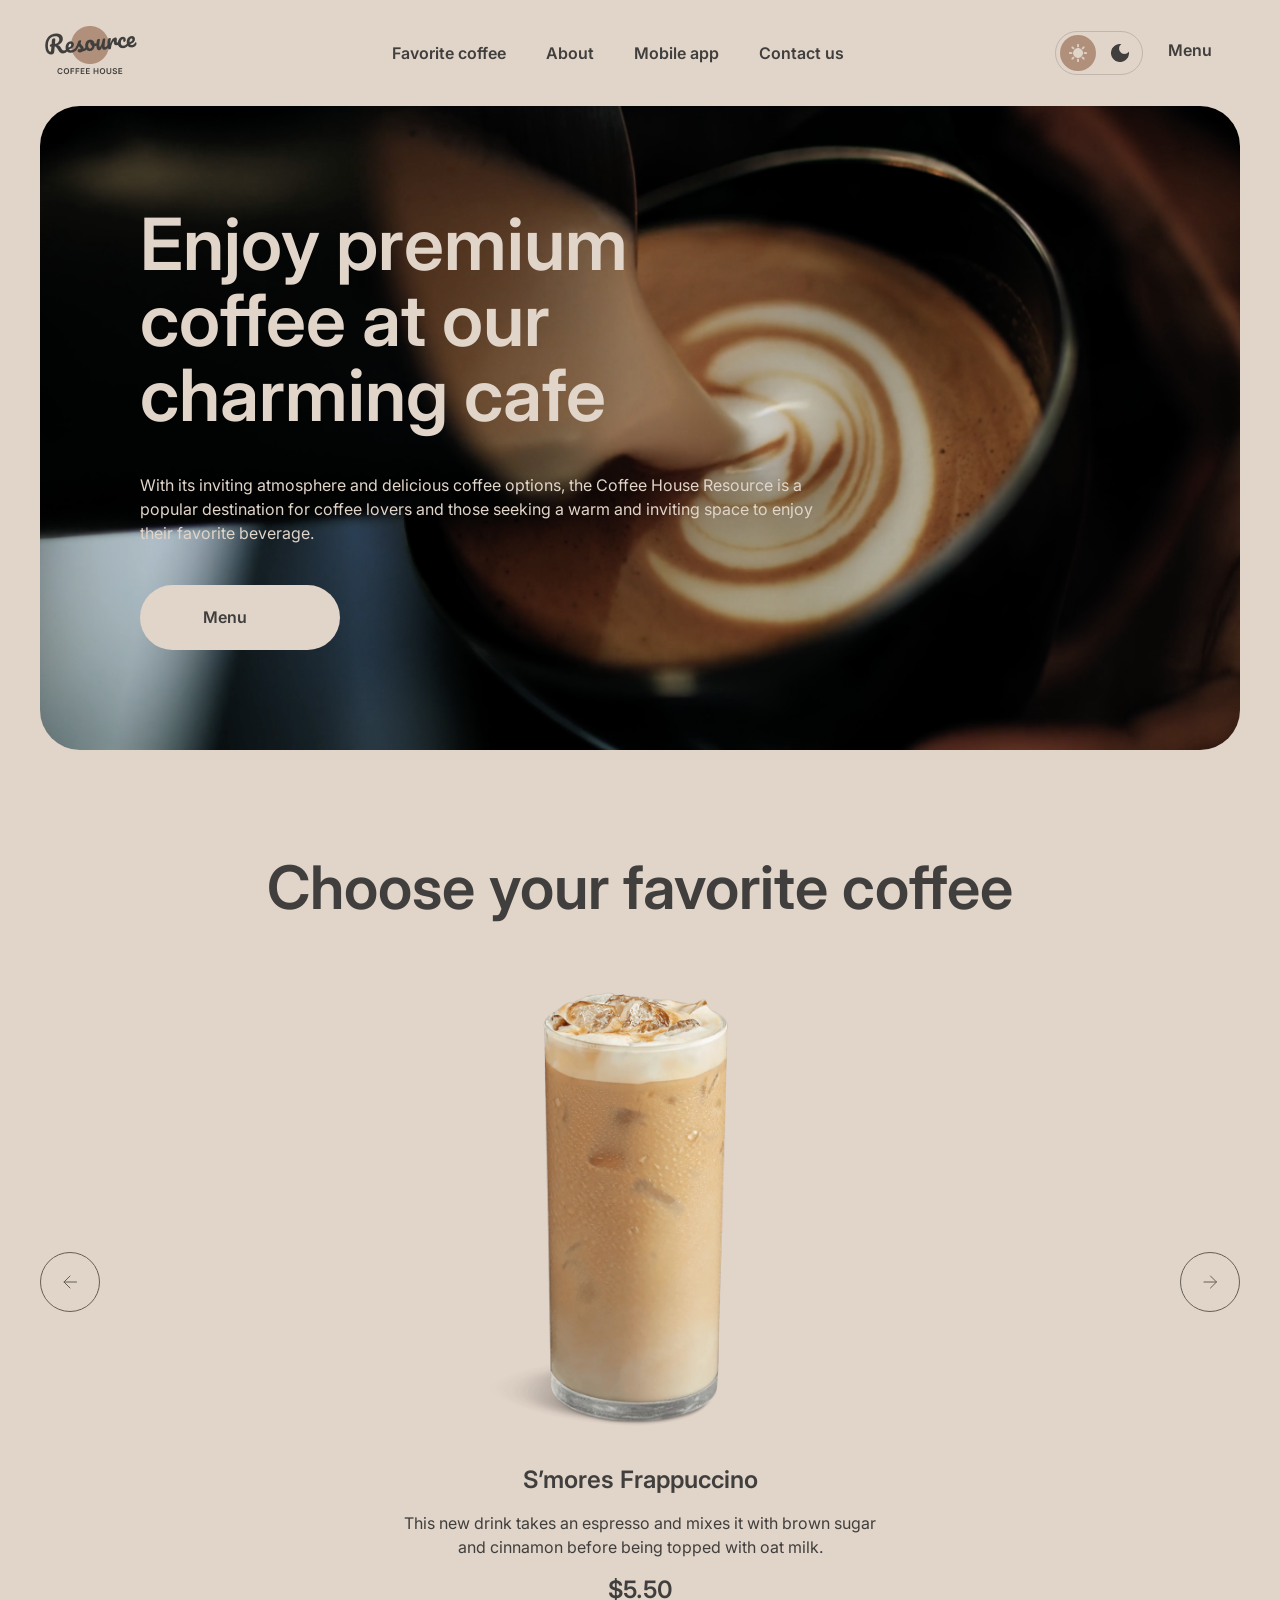
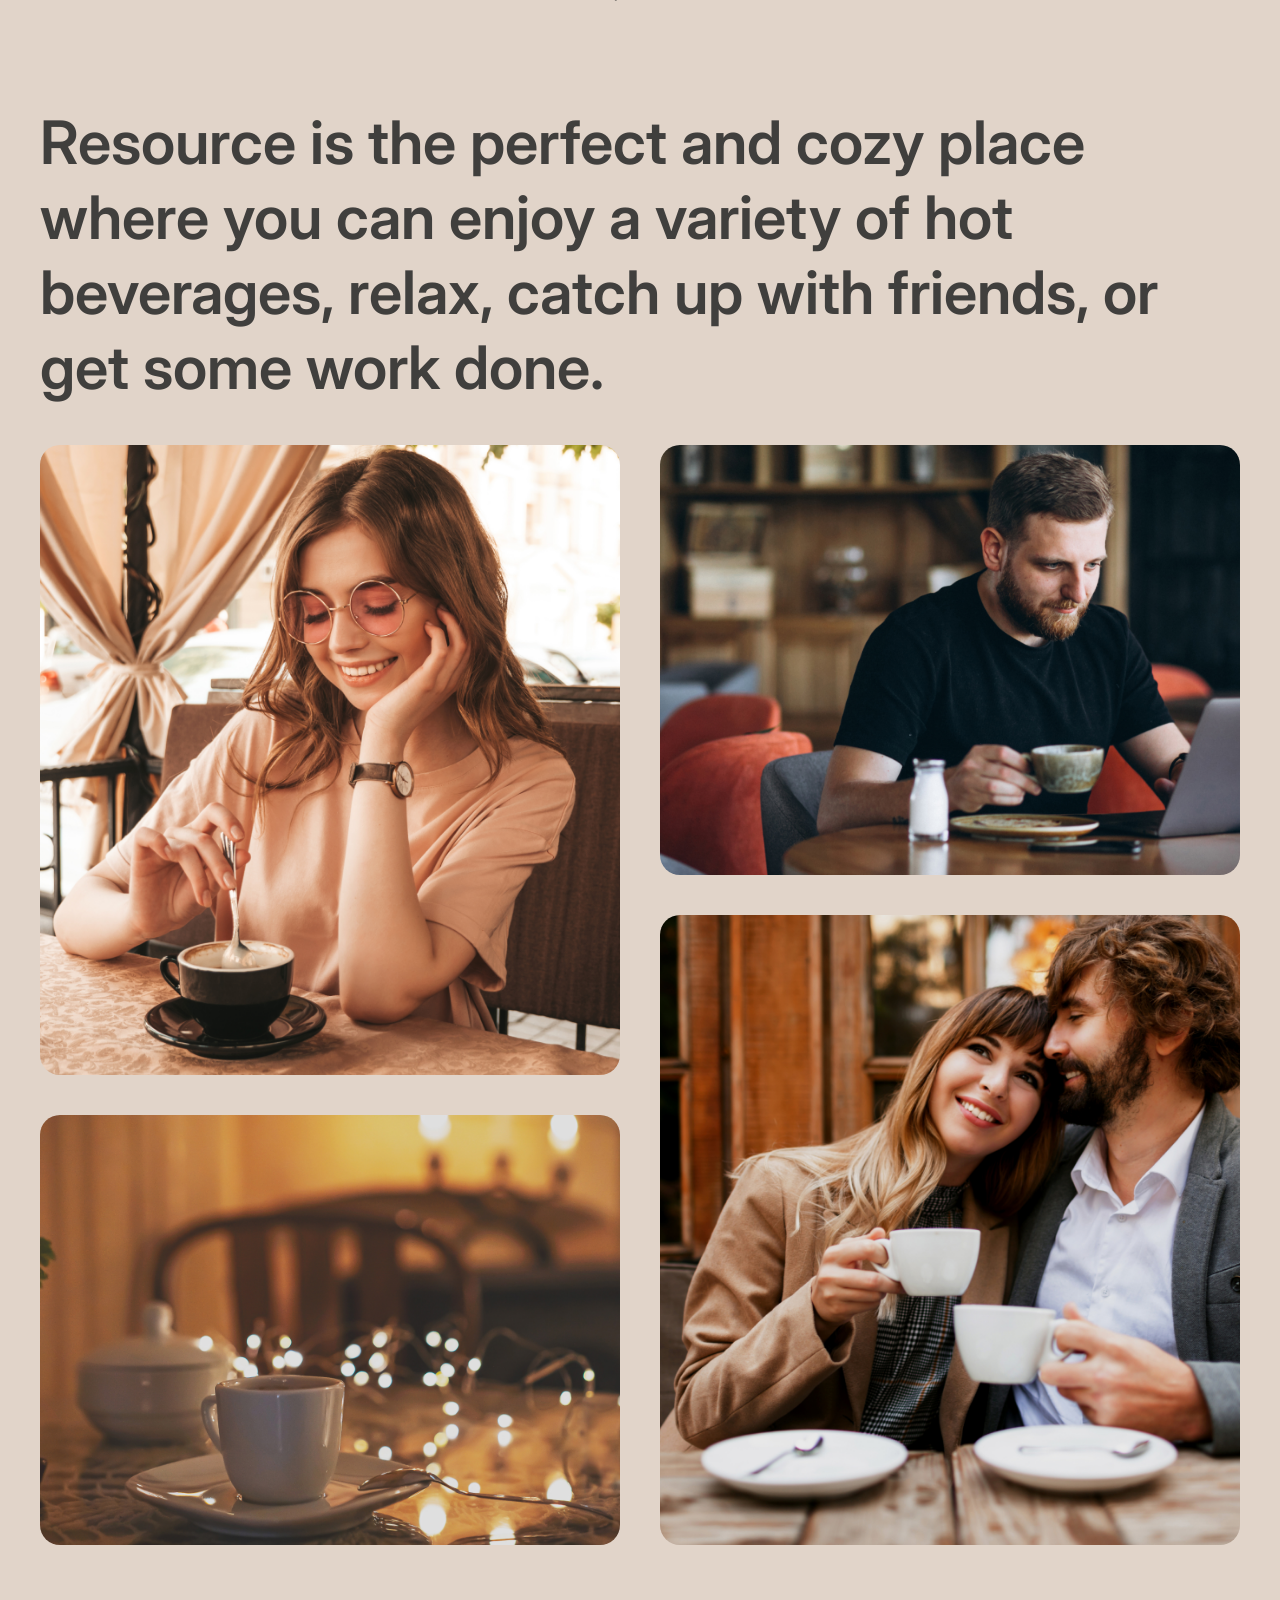
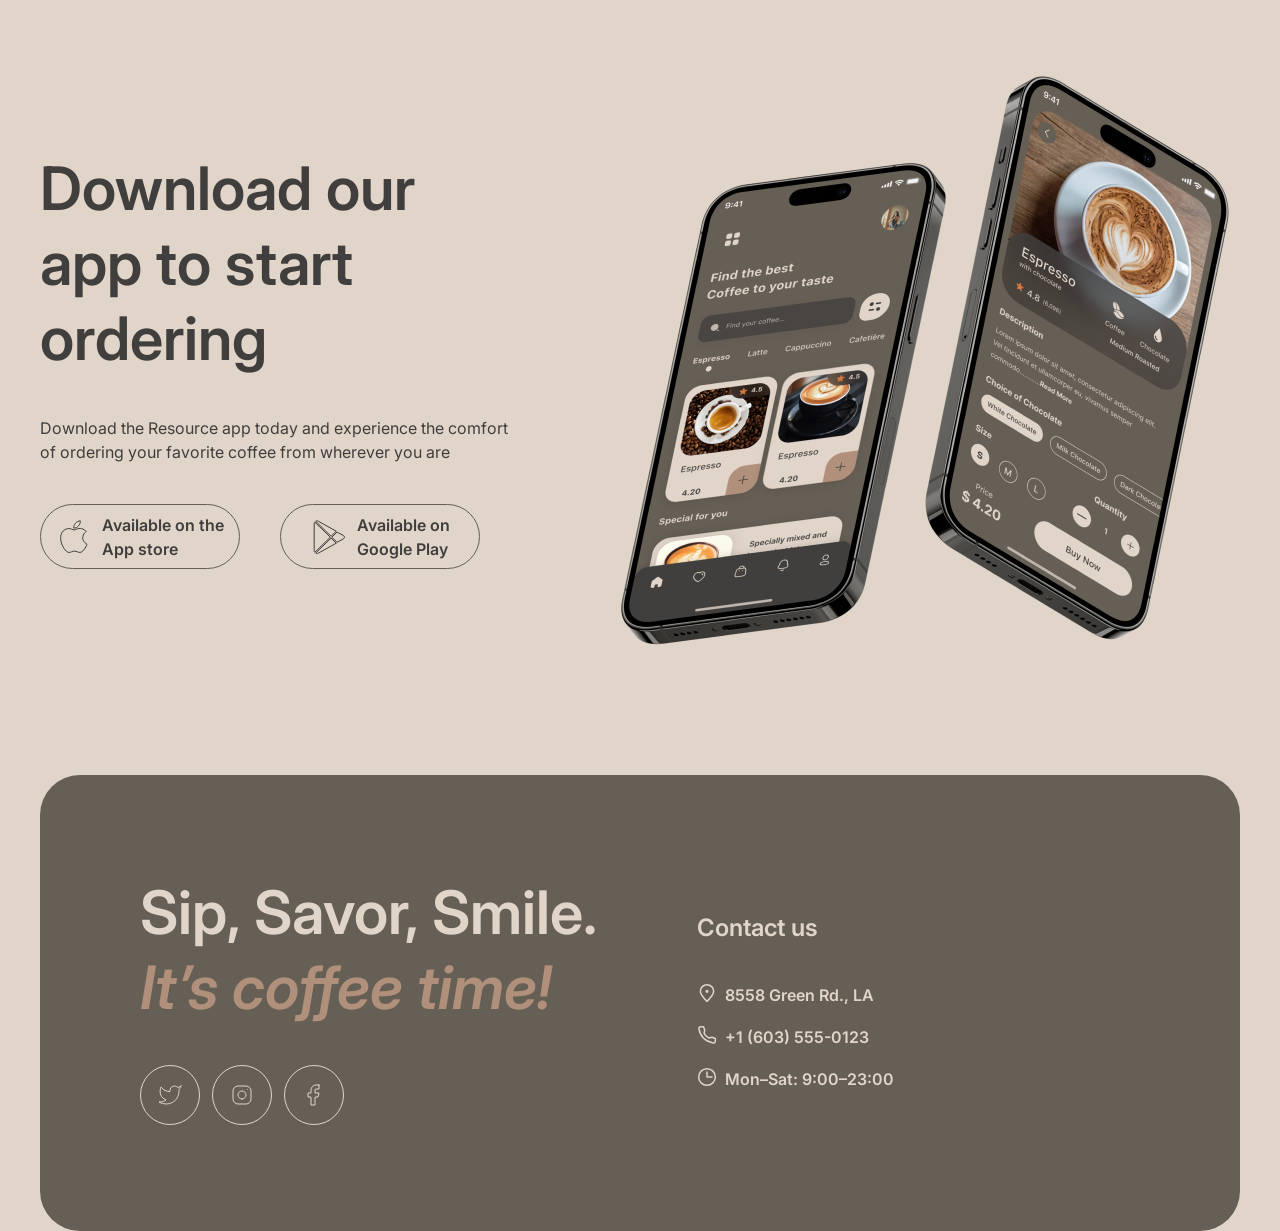
==== pages/home/index.html @ e1221f76 "fix: add missed pagination btn, nav links" ====
<!DOCTYPE html>
<html lang="en">
<head>
  <meta charset="UTF-8">
  <meta name="viewport" content="width=device-width, initial-scale=1.0">
  <link rel="icon" href="../../assets/img/menu/tea_m_i.png" type="image/png">
  <script>
    if (localStorage.getItem('theme') === 'dark') document.documentElement.classList.add('dark', 'dark-init');
  </script>
  <link rel="preconnect" href="https://fonts.googleapis.com">
  <link rel="preconnect" href="https://fonts.gstatic.com" crossorigin>
  <link href="https://fonts.googleapis.com/css2?family=Inter:ital,opsz,wght@0,14..32,100..900;1,14..32,100..900&display=swap" rel="stylesheet">
  <link rel="stylesheet" href="../../styles/global.css">
  <link rel="stylesheet" href="../../styles/home.css">
  <script src="../../scripts/switch.js" defer></script>
  <title>Coffee house</title>
</head>
<body>
  <div class="container">
    <header class="header font-nav-link">
      <div class="header-logo">
        <a href="../../pages/home/index.html">
          <img src="../../assets/img/logo.png" alt="Coffee house logo">
        </a>
      </div>
      <nav class="header-nav">
        <ul class="header-nav-list">
          <li><a href="#carousel">Favorite coffee</a></li>
          <li><a href="#about">About</a></li>
          <li><a href="#mobile-app">Mobile app</a></li>
          <li><a href="#contact">Contact us</a></li>
        </ul>
      </nav>
      <div class="header-buttons">
        <button class="header-switch">
          <img class="header-switch_btn sun" src="../../assets/img/Sun.png" alt="">
          <img class="header-switch_btn moon" src="../../assets/img/Moon.png" alt="">
        </button>
        <a class="header-menu_btn" href="../../pages/menu/menu.html">
          <span class="header-menu_btn_title">Menu</span>
          <img class="header-menu_btn_img" src="../../assets/img/coffee-cup.png" alt="">
        </a>
        <button class="burger-btn" aria-label="Burger menu" aria-expanded="false">
          <div class="burger-btn__lines">
            <span></span>
            <span></span>
          </div>
        </button>
      </div>
    </header>
    <main class="main">
      <section class="hero">
        <img
          src="../../assets/img/img-hero.png"
          alt="A cup of coffee"
          class="hero__bg"
          fetchpriority="high"
          >
        <div class="hero__content">
          <h1 class="hero__title font-heading-1">Enjoy premium coffee at our charming cafe</h1>
          <p class="hero__text">With its inviting atmosphere and delicious coffee options,
            the Coffee House Resource is a popular destination for coffee lovers and those
            seeking a warm and inviting space to enjoy their favorite beverage.</p>
          <a href="../../pages/menu/menu.html" class="hero__btn main-btn font-action-button">
            <span class="header-menu_btn_title">Menu</span>
            <img class="main-btn__img" src="../../assets/img/coffee-cup.png" alt="">
          </a>
        </div>
      </section>
      <section class="carousel" id="carousel">
        <div class="carousel-title">
          <h2 class="font-heading-2">Choose your favorite coffee</h2>
        </div>
        <div class="carousel-body">
          <button class="carousel-btn carousel-btn--prev">
            <svg class="carousel-icon" width="60" height="60" viewBox="0 0 60 60" xmlns="http://www.w3.org/2000/svg">
              <rect class="carousel-icon__bg" x="0.5" y="0.5" width="59" height="59" rx="29.5"/>
              <path class="carousel-icon__logo" d="M36.5 30H24M30 36L24 30L30 24" stroke-linecap="round" stroke-linejoin="round"/>
            </svg>
          </button>
          <div class="carousel-content">
            <div class="carousel-card">
              <img src="../../assets/img/coffee-slider-1.png" alt="S`mores Frappuccino" class="carousel-card__img">
              <h3 class="font-heading-3 carousel-card__title">S’mores Frappuccino</h3>
              <p class="carousel-card__text">This new drink takes an espresso and mixes it with brown sugar
                and cinnamon before being topped with oat milk.</p>
              <h3 class="font-heading-3 carousel-card__price">$5.50</h3>
            </div>
          </div>
          <button class="carousel-btn carousel-btn--next">
            <svg class="carousel-icon" width="60" height="60" viewBox="0 0 60 60" xmlns="http://www.w3.org/2000/svg">
              <rect class="carousel-icon__bg" x="0.5" y="0.5" width="59" height="59" rx="29.5"/>
              <path class="carousel-icon__logo" d="M24 30H36.5M30.5 36L36.5 30L30.5 24" stroke-linecap="round" stroke-linejoin="round"/>
            </svg>
        </button>
        </div>
      </section>
      <section class="about" id="about">
        <h2 class="about-title font-heading-2">Resource is the perfect and cozy place where you can enjoy a variety of hot beverages,
          relax, catch up with friends, or get some work done.</h2>
        <div class="gallery">
          <div class="gallery__item gallery__item--left-top">
            <img src="../../assets/img/about-1.png" alt="Coffee house image" class="gallery__img">
          </div>
          <div class="gallery__item gallery__item--left-bottom">
            <img src="../../assets/img/about-2.png" alt="Coffee house image" class="gallery__img">
          </div>
          <div class="gallery__item gallery__item--right-top">
            <img src="../../assets/img/about-3.png" alt="Coffee house image" class="gallery__img">
          </div>
          <div class="gallery__item gallery__item--right-bottom">
            <img src="../../assets/img/about-4.png" alt="Coffee house image" class="gallery__img">
          </div>
        </div>
      </section>
      <section class="mobile-app" id="mobile-app">
        <div class="mobile-app-offer">
          <h2 class="font-heading-2 mobile-app-title">Download our app <span class="nowrap">to start ordering</span></h2>
          <p class="mobile-app-text">Download the Resource app today and experience the comfort
            of ordering your favorite coffee from wherever you are</p>
          <div class="mobile-app-btns-wrapper">
            <a href="#" class="main-btn font-action-button mobile-app-btn is-invertible">
              <svg width="36" height="36" viewBox="0 0 36 36" xmlns="http://www.w3.org/2000/svg">
                <path class="svg-logo" d="M26.7063 18.6307C26.6694 14.6324 30.0641 12.6872 30.2193 12.5966C28.2967 9.86366 25.3169 9.49026 24.2697 9.46048C21.767 9.20369 19.3393 10.9206 18.0644 10.9206C16.764 10.9206 14.8008 9.48529 12.6848 9.52747C9.96196 9.56841 7.41468 11.1055 6.01762 13.4923C3.13444 18.359 5.28474 25.5108 8.04705 29.4446C9.42884 31.3712 11.0435 33.5223 13.1569 33.4466C15.2245 33.3635 15.9968 32.1614 18.4919 32.1614C20.9641 32.1614 21.6893 33.4466 23.8447 33.3983C26.0637 33.3635 27.4608 31.463 28.7942 29.519C30.3911 27.3108 31.0323 25.1362 31.0578 25.0245C31.0056 25.0071 26.7483 23.4229 26.7063 18.6307Z"/>
                <path class="svg-logo" d="M22.6347 6.87268C23.7468 5.51675 24.5076 3.67205 24.2964 1.80005C22.6869 1.86952 20.674 2.88554 19.5149 4.21169C18.4893 5.38029 17.5732 7.29571 17.8099 9.097C19.6179 9.2285 21.4743 8.20752 22.6347 6.87268Z"/>
              </svg>
              <div class="mobile-app-btn__desc">
                <p class="mobile-app-btn__available">Available on the</p>
                <p class="mobile-app-btn__market">App store</p>
              </div>
            </a>
            <a href="#" class="main-btn font-action-button mobile-app-btn is-invertible">
              <svg width="36" height="36" viewBox="0 0 36 36" xmlns="http://www.w3.org/2000/svg">
                <path class="svg-logo" d="M3.7558 3.20297C3.39335 3.57289 3.18359 4.14884 3.18359 4.89471V31.4994C3.18359 32.2453 3.39335 32.8212 3.7558 33.1911L3.84525 33.2723L19.1359 18.37V18.0181L3.84525 3.11575L3.7558 3.20297Z"/>
                <path class="svg-logo" d="M26.0776 23.34L20.9863 18.37V18.0181L26.0837 13.0482L26.1979 13.1128L32.2345 16.4617C33.9573 17.4121 33.9573 18.976 32.2345 19.9324L26.1979 23.2753L26.0776 23.34V23.34Z"/>
                <path class="svg-logo" d="M25.2733 24.2007L20.0617 19.1195L4.68164 34.1166C5.25384 34.7031 6.18695 34.7737 7.24807 34.1873L25.2733 24.2007"/>
                <path class="svg-logo" d="M25.2733 12.1876L7.24807 2.20103C6.18695 1.62058 5.25384 1.69125 4.68164 2.27772L20.0617 17.2688L25.2733 12.1876Z"/>
              </svg>
              <div class="mobile-app-btn__desc">
                <p class="mobile-app-btn__available">Available on</p>
                <p class="mobile-app-btn__market">Google Play</p>
              </div>
            </a>
          </div>
        </div>
        <img class="mobile-app-img" src="../../assets/img/mobile-screens.png" alt="mobile photo">
      </section>
    </main>
    <footer id="contact">
      <div class="footer-container">
        <div class="footer-social">
          <div class="footer-social-hero">
            <h2 class="font-heading-2 footer-h2">Sip, Savor, Smile.</h2>
            <p class="font-heading-2 font-heading-2-accent footer-h2__inv">It’s coffee time!</p>
          </div>
          <div class="footer-social_icons">
            <a href="javascript:void(0)" class="footer-social_link" aria-label="Twitter">
              <svg width="60" height="60" viewBox="0 0 60 60" xmlns="http://www.w3.org/2000/svg" class="footer-social_icon">
                <rect class="social_icon__bg" x="0.5" y="0.5" width="59" height="59" rx="29.5"/>
                <path class="social_icon__logo" d="M41 21.0101C41 21.0101 38.9821 22.2022 37.86 22.5401C37.2577 21.8476 36.4573 21.3567 35.567 21.134C34.6767 20.9112 33.7395 20.9673 32.8821 21.2945C32.0247 21.6218 31.2884 22.2045 30.773 22.9638C30.2575 23.7231 29.9877 24.6224 30 25.5401V26.5401C28.2426 26.5856 26.5013 26.1959 24.931 25.4055C23.3607 24.6151 22.0103 23.4487 21 22.0101C21 22.0101 17 31.0101 26 35.0101C23.9405 36.408 21.4872 37.109 19 37.0101C28 42.0101 39 37.0101 39 25.5101C38.9991 25.2315 38.9723 24.9537 38.92 24.6801C39.9406 23.6735 41 21.0101 41 21.0101Z" stroke-linecap="round" stroke-linejoin="round"/>
              </svg>
            </a>
            <a href="javascript:void(0)" class="footer-social_link" aria-label="Instagram">
              <svg width="60" height="60" viewBox="0 0 60 60" fill="none" xmlns="http://www.w3.org/2000/svg" class="footer-social_icon">
                <rect class="social_icon__bg" x="0.5" y="0.5" width="59" height="59" rx="29.5" stroke="#C1B6AD"/>
                <path class="social_icon__logo" d="M30 34C32.2091 34 34 32.2091 34 30C34 27.7909 32.2091 26 30 26C27.7909 26 26 27.7909 26 30C26 32.2091 27.7909 34 30 34Z" stroke="#E1D4C9" stroke-linecap="round" stroke-linejoin="round"/>
                <path class="social_icon__logo" d="M21 34V26C21 23.2386 23.2386 21 26 21H34C36.7614 21 39 23.2386 39 26V34C39 36.7614 36.7614 39 34 39H26C23.2386 39 21 36.7614 21 34Z" stroke="#E1D4C9"/>
                <path class="social_icon__logo" d="M35.5 24.51L35.51 24.4989" stroke="#E1D4C9" stroke-linecap="round" stroke-linejoin="round"/>
              </svg>
            </a>
            <a href="javascript:void(0)" class="footer-social_link" aria-label="Facebook">
              <svg width="60" height="60" viewBox="0 0 60 60" fill="none" xmlns="http://www.w3.org/2000/svg" class="footer-social_icon">
                <rect class="social_icon__bg" x="0.5" y="0.5" width="59" height="59" rx="29.5" stroke="#C1B6AD"/>
                <path class="social_icon__logo" d="M35 20H32C30.6739 20 29.4021 20.5268 28.4645 21.4645C27.5268 22.4021 27 23.6739 27 25V28H24V32H27V40H31V32H34L35 28H31V25C31 24.7348 31.1054 24.4804 31.2929 24.2929C31.4804 24.1054 31.7348 24 32 24H35V20Z" stroke="#E1D4C9" stroke-linecap="round" stroke-linejoin="round"/>
              </svg>
            </a>
          </div>
        </div>
        <div class="footer-contacts">
          <h3 class="font-heading-3">Contact us</h3>
          <div class="contacts-wrapper">
            <div class="contacts__adress contacts__item">
              <svg width="20" height="20" viewBox="0 0 20 20" fill="none" xmlns="http://www.w3.org/2000/svg">
                <path d="M16.6663 8.33329C16.6663 12.0152 9.99967 18.3333 9.99967 18.3333C9.99967 18.3333 3.33301 12.0152 3.33301 8.33329C3.33301 4.65139 6.31778 1.66663 9.99967 1.66663C13.6816 1.66663 16.6663 4.65139 16.6663 8.33329Z" stroke="#E1D4C9" stroke-width="1.5"/>
                <path d="M10.0003 9.16667C10.4606 9.16667 10.8337 8.79357 10.8337 8.33333C10.8337 7.8731 10.4606 7.5 10.0003 7.5C9.54009 7.5 9.16699 7.8731 9.16699 8.33333C9.16699 8.79357 9.54009 9.16667 10.0003 9.16667Z" fill="#E1D4C9" stroke="#E1D4C9" stroke-width="1.5" stroke-linecap="round" stroke-linejoin="round"/>
              </svg>
              <span>8558 Green Rd.,  LA</span>
            </div>
            <div class="contacts__phone contacts__item">
              <svg width="20" height="20" viewBox="0 0 20 20" fill="none" xmlns="http://www.w3.org/2000/svg">
                <path d="M15.0984 12.2516L11.6665 12.9166C9.34845 11.7531 7.91654 10.4166 7.08321 8.33329L7.72483 4.89154L6.51197 1.66663L3.72946 1.66663C2.60191 1.66663 1.71466 2.59958 1.90108 3.71161C2.29888 6.08454 3.37231 10.0391 6.24987 12.9166C9.27338 15.9401 13.5661 17.3318 16.1378 17.9288C17.299 18.1983 18.3332 17.2908 18.3332 16.0988L18.3332 13.4843L15.0984 12.2516Z" stroke="#E1D4C9" stroke-width="1.5" stroke-linecap="round" stroke-linejoin="round"/>
              </svg>
              <span>+1 (603) 555-0123</span>
            </div>
            <div class="contacts__schedule contacts__item">
              <svg width="20" height="20" viewBox="0 0 20 20" fill="none" xmlns="http://www.w3.org/2000/svg">
                <g clip-path="url(#clip0_217_1736)">
                <path d="M10 5L10 10L15 10" stroke="#E1D4C9" stroke-width="1.5" stroke-linecap="round" stroke-linejoin="round"/>
                <path d="M10.0003 18.3333C14.6027 18.3333 18.3337 14.6023 18.3337 9.99996C18.3337 5.39759 14.6027 1.66663 10.0003 1.66663C5.39795 1.66663 1.66699 5.39759 1.66699 9.99996C1.66699 14.6023 5.39795 18.3333 10.0003 18.3333Z" stroke="#E1D4C9" stroke-width="1.5" stroke-linecap="round" stroke-linejoin="round"/>
                </g>
                <defs>
                <clipPath id="clip0_217_1736">
                <rect width="20" height="20" fill="white"/>
                </clipPath>
                </defs>
              </svg>
              <span>Mon–Sat: 9:00–23:00</span>
            </div>
          </div>
        </div>
      </div>
    </footer>
  </div>
</body>
</html>
---- styles/global.css ----
/* colors */
:root {
  --page-col: #E1D4C9;
  --container-col: #665F55;
  --overlay-col: #403F3DCC;
  --text-primary-col: #403F3D;
  --text-inverse-col: #E1D4C9;
  --text-accent-col: #B0907A;
  --border-primary-col: #C1B6AD;
  --border-inverse-col: #665F55;

  --dark-page-col: #292826;
  --dark-container-col: #403F3D;
  --dark-overlay-col: #292826CC;
  --dark-text-primary-col: #E1D4C9;
  --dark-text-inverse-col: #E1D4C9;
  --dark-text-accent-col: #B0907A;
  --dark-border-primary-col: #665F55;
  --dark-border-inverse-col: #C1B6AD;
}

/* dark theme */
html.dark {
  --page-col: var(--dark-page-col);
  --container-col: var(--dark-container-col);
  --overlay-col: var(--dark-overlay-col);
  --text-primary-col: var(--dark-text-primary-col);
  --text-inverse-col: var(--dark-text-inverse-col);
  --text-accent-col: var(--dark-text-accent-col);
  --border-primary-col: var(--dark-border-primary-col);
  --border-inverse-col: var(--dark-border-inverse-col);
}

/* fonts */
.font-heading-1 {
  font-weight: 600;
  font-size: 72px;
  line-height: 105%;
}
.font-heading-1-accent {
  font-style: italic;
}
.font-heading-2 {
  font-weight: 600;
  font-size: 60px;
  line-height: 125%;
}
.font-heading-2-accent {
  font-style: italic;
}
.font-heading-3 {
  font-weight: 600;
  font-size: 24px;
  line-height: 125%;
}
.font-body-caption {
  font-weight: 600;
  font-size: 10px;
  line-height: 140%;
}
.font-action-button {
  font-weight: 600;
  font-size: 16px;
  line-height: 150%;
}
.font-burger-link {
  font-weight: 600;
  font-size: 32px;
  line-height: 125%;
}
.font-nav-link {
  font-weight: 600;
  font-size: 16px;
  line-height: 150%;
  font-style: bold;
}
@media (max-width: 700px) {
  .font-heading-1 {
    font-weight: 600;
    font-size: 42px;
    line-height: 115%;
  }
  .font-heading-2 {
    font-weight: 600;
    font-size: 32px;
    line-height: 125%;
  }
}

/* props */

*, *::before, *::after {
  margin: 0;
  box-sizing: border-box;
}
html {
  background-color: var(--page-col);
  scroll-behavior: smooth;
}
body {
  font-family: 'Inter', sans-serif;
  font-weight: 400;
  font-size: 16px;
  line-height: 150%;
  background-color: var(--page-col);
  color: var(--text-primary-col);
  transition: background-color 0.3s ease, color 0.3s ease;
}
a:link, a:visited {
  color: inherit;
  text-decoration: none;
}
.container {
  max-width: 1440px;
  /* width: 90%; */
  margin: 0 auto;
  padding: 0 40px;
}
@media (max-width: 700px) {
  .container {
    padding: 0 16px;
  }
}

/* svg color inversion */

.is-invertible {
  border: 1px solid var(--border-primary-col);
  background-color: transparent;
  transition: background-color 0.2s ease, border-color 0.2s ease, transform 0.2s ease;
}
.is-invertible .svg-bg {
  fill: transparent;
  stroke: var(--text-primary-col);
  transition: fill 0.2s ease, stroke 0.2s ease;
}
.is-invertible .svg-logo {
  fill: none;
  stroke: var(--text-primary-col);
  transition: stroke 0.2s ease;
}
.is-invertible:hover {
  background-color: var(--text-primary-col);
  stroke: var(--text-primary-col);
  fill: var(--text-primary-col);
}
.is-invertible:hover .svg-bg {
  fill: var(--text-primary-col);
  stroke: var(--text-primary-col);
}
.is-invertible:hover .svg-logo {
  stroke: var(--text-inverse-col);
  fill: var(--text-inverse-col);
}

/* header */

.header {
  padding: 20px 0;
  display: flex;
  justify-content: space-between;
}
.header-nav {
  display: flex;
}
.header-nav-list {
  display: flex;
  flex-direction: row;
  list-style: none;
  align-items: center;
  justify-content: center;
  gap: 40px;
}
.header-nav-list li:hover {
  border-bottom: 2px solid var(--text-primary-col);
}
.header-buttons {
  display: flex;
  gap: 25px;
  align-items: center;
}
@media (max-width: 400px) {
  .header-buttons {
    gap: 10px;
  }
}
.header-switch {
  all: unset;
  box-sizing: border-box;
  cursor: pointer;
  overflow: hidden;
  position: relative;

  width: 88px;
  height: 44px;

  border: 1px solid var(--border-primary-col);

  border-radius: 100px;
  display: inline-flex;
  align-items: center;
  justify-content: space-between;

  padding: 3px 13px;
  transition: background-color 0.3s, ease;
}
.header-switch:after {
  content: "";
  position: absolute;

  top: 3px;
  left: 4px;

  width: 36px;
  height: 36px;
  border-radius: 100px;

  background-color: var(--text-accent-col);
  transition: transform 0.3s cubic-bezier(0.4, 0, 0.2, 1), border-color 0.3s ease;
}
.header-switch::before {
  content: "";
  position: absolute;

  top: 3px;
  left: 4px;

  width: 36px;
  height: 36px;
  border-radius: 100px;

  background-color: inherit;
  z-index: 0;
}
.header-switch:not(.dark):not(.is-clicking):hover::before {
  transform: translateX(42px);
  background-color: var(--dark-border-primary-col);
}
.header-switch.dark:after {
  transform: translateX(42px);
  background-color: var(--dark-text-accent-col);
}
.header-switch.dark:not(.is-clicking):hover::before {
  transform: translateX(0);
  background-color: var(--dark-container-col);
}
.header-switch_btn {
  width: 18px;
  height: 18px;
  z-index: 1;
  transition: opacity 0.3s ease, filter 0.3s ease;
}
html.dark-init .header-switch::after {
  transition: none !important;
}
html.dark-init .header-switch::before {
  transition: none !important;
}
.header-menu_btn {
  display: flex;
  gap: 8px;
  padding-bottom: 4px;
  cursor: pointer;
  border-bottom: 2px solid transparent;
  transition: border-color 0.2s ease;
}
.header-menu_btn_img {
  opacity: 0;
  transform: scale(0.8);
  transition: opacity 0.2s ease, transform 0.2s ease;
}
.header-menu_btn:hover .header-menu_btn_img {
  opacity: 1;
  transform: scale(1);
}
.header-menu-active .header-menu_btn_img {
  opacity: 1;
  transform: scale(1);
}
.header-menu-active {
  border-color: var(--text-primary-col);
}
.burger-btn {
  all: unset;
  display: none;
}
@media (max-width: 1000px) {
  .header-nav-list {
    display: none;
  }
  .header-menu_btn {
    display: none;
  }
  .burger-btn {
    all: unset;
    box-sizing: border-box;
    cursor: pointer;
    display: inline-flex;
    align-items: center;
    justify-content: center;
    width: 44px;
    height: 44px;
    border: 1px solid var(--border-inverse-col);
    border-radius: 50%;
    position: relative;
    z-index: 100;
    transition: background-color 0.2s ease, border-color 0.2s ease;
  }
  .burger-btn__lines {
    position: relative;
    width: 16px;
    height: 8px;
    display: flex;
    flex-direction: column;
    justify-content: space-between;
  }
  .burger-btn__lines span {
    display: block;
    width: 100%;
    height: 2px;
    background-color: var(--border-inverse-col);
    border-radius: 1px;
    transition: transform 0.3s ease, opacity 0.3s ease, top 0.3s ease;
    position: relative;
  }
  .burger-btn--open .burger-btn__lines span:nth-child(1) {
    transform: translateY(3px) rotate(45deg);
  }
  .burger-btn--open .burger-btn__lines span:nth-child(2) {
    transform: translateY(-3px) rotate(-45deg);
  }
}

/* footer */
.footer-container {
  display: flex;
  flex-direction: row;
  align-items: center;
  gap: 100px;
  padding: 100px;
  background-color: var(--container-col);
  border-radius: 40px;
}
.footer-social {
  display: flex;
  flex-direction: column;
  gap: 40px;
}
.footer-h2 {
  color: var(--text-inverse-col);
}
.footer-h2__inv {
  color: var(--text-accent-col);
}
.footer-social_icons {
  display: flex;
  gap: 12px;
}
.footer-social_link {
  cursor: pointer;
  transition: transform 0.2s ease;
}
.social_icon__bg {
  fill: transparent;
  stroke: var(--text-inverse-col);
  transition: fill 0.2s ease, stroke 0.2s ease;
}
.social_icon__logo {
  fill: none;
  stroke: var(--text-inverse-col);
  transition: stroke 0.2s ease;
}
.footer-social_link:hover .social_icon__bg {
  fill: var(--text-inverse-col);
  stroke: var(--text-inverse-col);
}
.footer-social_link:hover .social_icon__logo {
  stroke: var(--container-col);
}
.footer-contacts {
  display: flex;
  flex-direction: column;
  gap: 40px;
  color: var(--text-inverse-col);
}
.contacts-wrapper {
  display: flex;
  flex-direction: column;
  gap: 16px;
}
@media (max-width: 1220px) {
  .footer-container {
    gap: 60px;
  }
}
@media (max-width: 1050px) {
  .footer-container {
    flex-direction: column;
    align-items: start;
    padding-left: 60px;
    padding-right: 60px;
  }
}
@media (max-width: 700px) {
  .footer-container {
    padding-left: 16px;
    padding-right: 16px;
    padding-bottom: 60px;
    gap: 40px;
  }
}
---- styles/home.css ----
.main {
  display: flex;
  flex-direction: column;
  gap: 100px;
  margin-bottom: 100px;
}
.hero {
  display: grid;
  grid-template-areas: "hero-stack";
  width: 100%;
  height: 644px;
  position: relative;
  overflow: hidden;
}
.hero__bg, .hero__content {
  grid-area: hero-stack;
}
.hero__bg {
  width: 100%;
  height: 100%;
  object-fit: cover;
  object-position: center;
  justify-self: center;
  min-width: 100%;
  border-radius: 40px;
}
.hero__content {
  padding-top: 100px;
  padding-left: 100px;
  width: 50rem;
  z-index: 1;
  display: flex;
  flex-direction: column;
  gap: 40px;
  color: var(--text-inverse-col);
}
@media (max-width: 1000px) {
  .hero__content {
    width: 37rem;
    padding-left: 50px;
  }
}
@media (max-width: 700px) {
  .main {
    margin-bottom: 40px;
  }
  .hero__content {
    padding: 60px 16px 0 16px;
    width: 100%;
  }
  .hero__title, hero__text {
    text-align: center;
  }
}

/* default buttons */
.main-btn {
  cursor: pointer;
  overflow: hidden;
  position: relative;
  width: 200px;
  height: 65px;
  border-radius: 100px;
  display: inline-flex;
  align-items: center;
  justify-content: center;
  gap: 10px;
  background-color: var(--page-col);
}
.main-btn:link, .main-btn:visited {
  color: var(--text-primary-col);
}
.main-btn__img {
  opacity: 0;
  transform: scale(0.8);
  transition: opacity 0.2s ease, transform 0.2s ease;
}
.main-btn:hover .main-btn__img {
  opacity: 1;
  transform: scale(1);
}
.carousel {
  display: flex;
  flex-direction: column;
  align-items: center;
  gap: 40px;
}
.carousel-body {
  display: flex;
  align-items: center;
  justify-content: space-between;
  gap: 40px;
  width: 100%;
  max-width: 1360px;
}
@media (max-width: 1000px) {
  .carousel-body {
    gap: 10px;
  }
}
.carousel-title {
  text-align: center;
}
.carousel-btn {
  all: unset;
  box-sizing: border-box;
  cursor: pointer;
  transition: transform 0.2s ease;
}
@media (max-width: 700px) {
  .carousel-btn {
    display: none;
  }
  .carousel-body {
    justify-content: center;
  }
}
.carousel-icon__bg {
  fill: transparent;
  stroke: var(--border-inverse-col);
  transition: fill 0.2s ease, stroke 0.2s ease;
}
.carousel-icon__logo {
  fill: none;
  stroke: var(--border-inverse-col);
  transition: stroke 0.2s ease;
}
.carousel-btn:hover .carousel-icon__bg {
  fill: var(--border-inverse-col);
  stroke: var(--page-col);
}
.carousel-btn:hover .carousel-icon__logo {
  stroke: var(--page-col);
}
.carousel-card {
  max-width: 480px;
  min-width: 0px;
  width: 100%;
  display: flex;
  flex-direction: column;
  align-items: center;
  justify-content: center;
}
.carousel-card__img {
  max-width: 480px;
  max-height: 480px;
  object-fit: cover;
  margin-bottom: 20px;
}
.carousel-card__title, .carousel-card__text {
  margin-bottom: 16px;
}
.carousel-card__text {
  text-align: center;
  width: 100%;
  white-space: normal;
  overflow-wrap: break-word;
}
.about-title {
  text-align: start;
  width: 100%;
}
@media (max-width: 1000px) {
  .about-title {
    text-align: center;
  }
}
@media (max-width: 700px) {
  .carousel-card__img {
    max-width: 330px;
  }
}
.gallery {
  display: grid;
  grid-template-columns: repeat(2, 1fr);
  grid-template-rows: 430px 160px 430px;
  justify-content: center;
  gap: 40px;
  max-width: 1344px;
  width: 100%;
  margin: 0 auto;
  padding-top: 40px;
}
.gallery__item {
  width: 100%;
  height: 100%;
  overflow: hidden;
  display: block;
  position: relative;
  width: 100%;
  height: 100%;
  overflow: hidden;
  border-radius: 20px;
}
.gallery__img {
  position: absolute;
  top: 0;
  left: 0;
  width: 100%;
  height: 100%;
  object-fit: cover;
  object-position: center center;
  transition: transform 0.4s cubic-bezier(0.25, 1, 0.5, 1);
}
.gallery__item:hover .gallery__img {
  transform: scale(1.1);
}
.gallery__item--left-top {
  grid-column: 1;
  grid-row: 1 / 3;
}
.gallery__item--right-top {
  grid-column: 2;
  grid-row: 1;
}
.gallery__item--left-bottom {
  grid-column: 1;
  grid-row: 3;
}
.gallery__item--right-bottom {
  grid-column: 2;
  grid-row: 2 / 4;
}
@media (max-width: 900px) {
  .gallery {
    grid-template-columns: 100%;
    grid-template-rows: auto;
    gap: 40px;
  }
  .gallery__item--left-top,
  .gallery__item--right-bottom {
    grid-column: auto;
    grid-row: auto;
    height: 600px;

  }
  .gallery__item--right-top,
  .gallery__item--left-bottom {
    display: none;
  }
}
.mobile-app-btn {
  border: 1px solid var(--border-inverse-col);
}
.contacts-wrapper {
  font-weight: 600;
  display: flex;
  flex-direction: column;
  align-items: flex-start;
  gap: 16px;
}
.contacts__item {
  display: flex;
  flex-direction: row;
  gap: 8px;
  cursor: pointer;
  border-bottom: 2px solid transparent;
  transition: border-color 0.2s ease;
}
.contacts__item:hover {
  border-color: var(--text-inverse-col);
}
.mobile-app {
  display: flex;
  flex-direction: row;
  align-items: center;
  gap: 100px;
}
.mobile-app-offer {
  display: flex;
  flex-direction: column;
  gap: 40px;
  width: 100%;
  max-width: 1360px;
}
.mobile-app-btns-wrapper {
  display: flex;
  flex-direction: row;
  gap: 40px;
}
.mobile-app-btn:hover {
  color: var(--text-inverse-col);
}
@media (max-width: 1250px) {
  .mobile-app {
    flex-direction: column;
    gap: 100px;
  }
  .nowrap {
    white-space: nowrap;
  }
  .mobile-app-img {
    width: 600px;
  }
}
@media (max-width: 700px) {
  .mobile-app-img {
    width: 348px;
  }
  .mobile-app-btns-wrapper {
    flex-direction: column;
    gap: 20px;
  }
  .mobile-app {
    gap: 40px;
  }
}
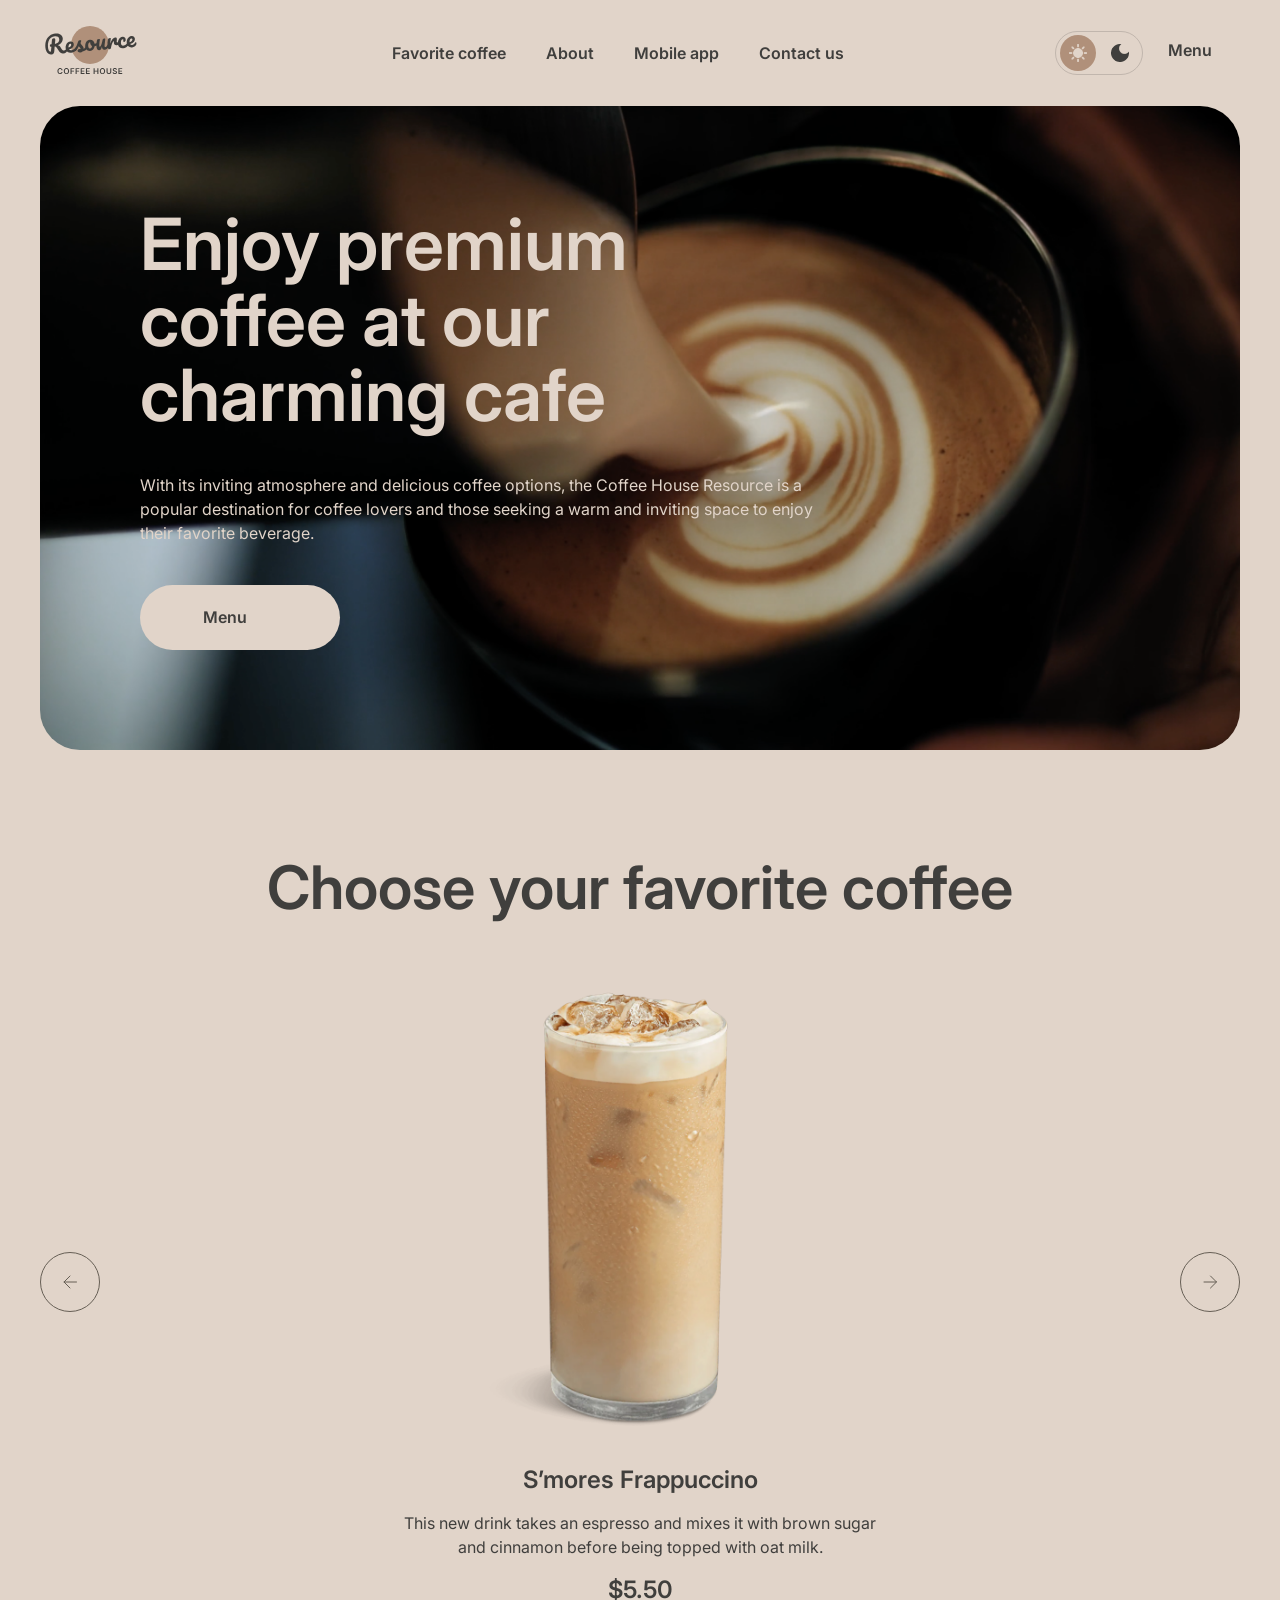
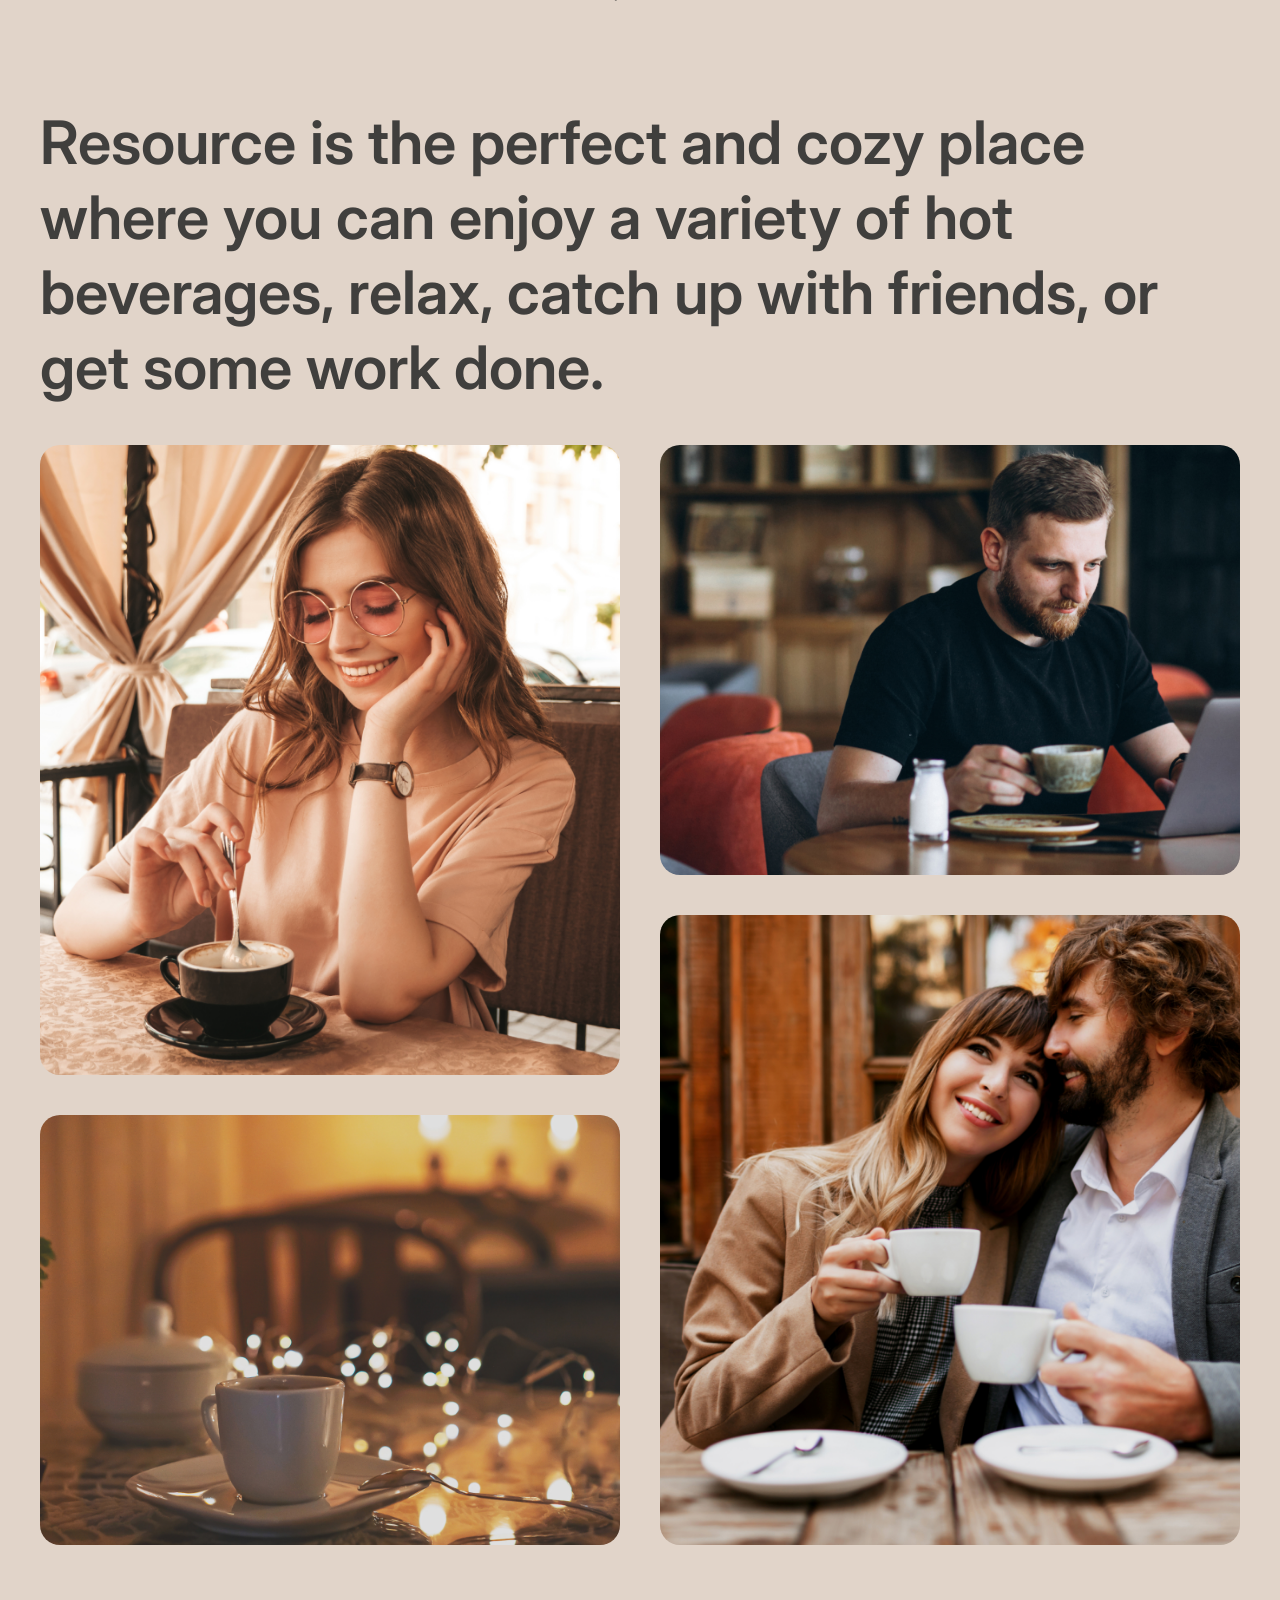
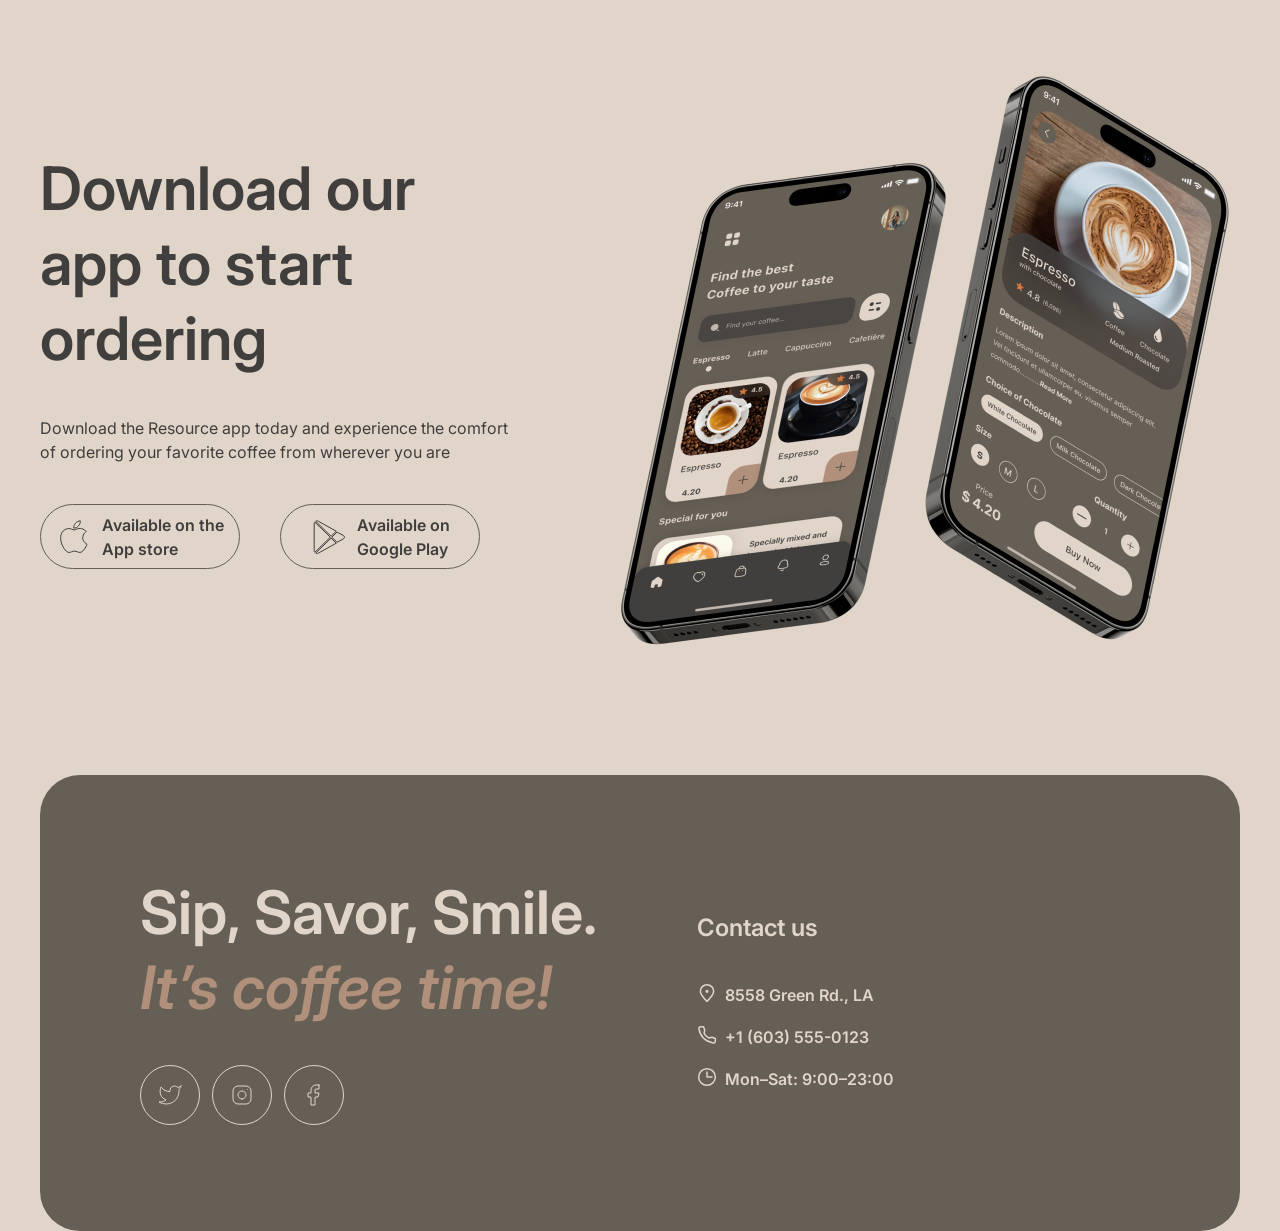
==== commit 4fd6a1c8: "fix: menu btn at header" ====
--- a/pages/home/index.html
+++ b/pages/home/index.html
@@ -20,7 +20,28 @@
     <header class="header font-nav-link">
       <div class="header-logo">
         <a href="../../pages/home/index.html">
-          <img src="../../assets/img/logo.png" alt="Coffee house logo">
+          <svg class="header-logo-img" width="100" height="60" viewBox="0 0 100 60" fill="none" xmlns="http://www.w3.org/2000/svg">
+            <path d="M69 25C69 35.4934 60.4934 44 50 44C39.5066 44 31 35.4934 31 25C31 14.5066 39.5066 6 50 6C60.4934 6 69 14.5066 69 25Z" fill="#B0907A"/>
+            <path d="M95.6784 22.2913C95.8856 22.2732 96.0534 22.3548 96.1817 22.5364C96.326 22.7165 96.4127 22.9739 96.442 23.3086C96.4922 23.8824 96.4 24.3884 96.1652 24.8265C95.7789 25.5509 95.2359 26.1365 94.5362 26.5832C93.8524 27.0285 93.0084 27.295 92.0042 27.3829C90.4741 27.5168 89.2469 27.1664 88.3226 26.3318C87.3969 25.4812 86.8658 24.2749 86.7291 22.7129C86.6329 21.6131 86.7748 20.5727 87.1547 19.5919C87.5333 18.5951 88.1046 17.7822 88.8687 17.1532C89.6487 16.5229 90.5568 16.1623 91.5928 16.0717C92.5173 15.9908 93.2829 16.2049 93.8895 16.714C94.4948 17.2071 94.8386 17.9239 94.9209 18.8643C95.0171 19.9641 94.7016 20.9473 93.9743 21.814C93.2617 22.6633 91.9772 23.4021 90.1208 24.0303C90.5675 24.73 91.2451 25.0401 92.1537 24.9606C92.8072 24.9035 93.3279 24.7053 93.7158 24.3662C94.1197 24.0257 94.5692 23.4725 95.0643 22.7064C95.2346 22.4506 95.4393 22.3122 95.6784 22.2913ZM91.3914 18.4503C90.8016 18.5019 90.3295 18.8885 89.9751 19.6102C89.6365 20.3304 89.5098 21.1767 89.5949 22.149L89.5991 22.1968C90.5199 21.8914 91.2318 21.4918 91.7347 20.9981C92.2376 20.5044 92.4632 19.9626 92.4117 19.3729C92.3852 19.0701 92.2766 18.8386 92.0859 18.6786C91.9098 18.5013 91.6783 18.4252 91.3914 18.4503Z" fill="currentColor"/>
+            <path d="M83.2976 28.1446C81.7356 28.2813 80.4779 27.9497 79.5245 27.1497C78.5857 26.3324 78.0529 25.1985 77.926 23.7481C77.813 22.457 77.969 21.303 78.394 20.2861C78.819 19.2692 79.4149 18.4622 80.1818 17.8651C80.9487 17.268 81.7784 16.9304 82.671 16.8523C83.5477 16.7756 84.2481 16.9793 84.7723 17.4635C85.311 17.9303 85.6159 18.5702 85.6871 19.383C85.7456 20.0525 85.6437 20.6316 85.3813 21.1203C85.1348 21.6076 84.7725 21.8722 84.2944 21.9141C83.9915 21.9406 83.7382 21.8904 83.5344 21.7637C83.3465 21.6356 83.2414 21.444 83.2191 21.189C83.2093 21.0774 83.2141 20.9485 83.2334 20.8023C83.2527 20.6561 83.2676 20.5504 83.278 20.4852C83.3367 20.2392 83.357 20.0125 83.3389 19.8053C83.3208 19.5981 83.2511 19.4436 83.1297 19.3418C83.0243 19.2386 82.876 19.1953 82.6847 19.2121C82.3181 19.2441 81.9901 19.4415 81.7006 19.8041C81.4097 20.1508 81.193 20.6114 81.0506 21.186C80.9081 21.7606 80.8661 22.3826 80.9247 23.0521C81.0865 24.901 81.9723 25.7551 83.5821 25.6142C84.2356 25.557 84.9181 25.2805 85.6296 24.7846C86.3556 24.2714 87.0469 23.5444 87.7034 22.6036C87.8752 22.3637 88.0806 22.2333 88.3197 22.2124C88.5269 22.1942 88.6946 22.2759 88.8229 22.4574C88.9672 22.6375 89.054 22.895 89.0832 23.2297C89.1362 23.8354 89.028 24.3427 88.7587 24.7518C88.0904 25.7418 87.2526 26.5378 86.2452 27.1399C85.2524 27.7247 84.2699 28.0596 83.2976 28.1446Z" fill="currentColor"/>
+            <path d="M69.549 29.3476C68.9433 29.4006 68.485 29.1195 68.1742 28.5042C67.8794 27.8876 67.6706 26.8779 67.5479 25.4753C67.3666 23.4032 67.4892 21.4089 67.9158 19.4924C68.0188 19.0177 68.2207 18.6627 68.5213 18.4276C68.8365 18.1752 69.289 18.0232 69.8787 17.9716C70.1975 17.9437 70.4242 17.964 70.5586 18.0326C70.6931 18.1011 70.7701 18.2469 70.7897 18.4701C70.812 18.7251 70.7426 19.3094 70.5816 20.2229C70.478 20.8744 70.3993 21.4434 70.3455 21.93C70.2917 22.4165 70.2636 23.0132 70.2612 23.7201C70.6673 22.3033 71.1594 21.136 71.7376 20.2181C72.3158 19.3002 72.8997 18.6308 73.4892 18.2098C74.0947 17.7874 74.6605 17.5532 75.1865 17.5072C76.2225 17.4166 76.7858 17.8893 76.8765 18.9253C76.8946 19.1325 76.8668 19.6409 76.7931 20.4504C76.7214 21.0991 76.6925 21.5032 76.7064 21.6626C76.7552 22.2204 76.9789 22.4819 77.3773 22.4471C77.8236 22.408 78.3668 22.0072 79.0067 21.2445C79.1958 21.0191 79.4019 20.8967 79.6251 20.8772C79.8323 20.8591 80 20.9408 80.1283 21.1223C80.2712 21.2864 80.3559 21.5199 80.3824 21.8228C80.434 22.4125 80.315 22.8887 80.0255 23.2513C79.6197 23.7526 79.1285 24.1971 78.5521 24.5848C77.9903 24.9552 77.3746 25.1697 76.7052 25.2282C75.8604 25.3021 75.196 25.1434 74.7121 24.7521C74.2441 24.3594 73.978 23.7965 73.9139 23.0633C73.8929 22.8242 73.8959 22.583 73.9228 22.3397C73.9268 22.0182 73.9239 21.8016 73.9142 21.69C73.8919 21.435 73.793 21.3151 73.6177 21.3305C73.3786 21.3514 73.0836 21.6503 72.7325 22.2271C72.396 22.7865 72.0748 23.5213 71.7689 24.4314C71.4631 25.3415 71.2332 26.2932 71.0791 27.2864C70.9694 28.0509 70.8068 28.5791 70.5914 28.8709C70.3906 29.1455 70.0431 29.3044 69.549 29.3476Z" fill="currentColor"/>
+            <path d="M59.2462 30.2488C58.5289 30.3116 57.9106 30.0364 57.3912 29.4233C56.8863 28.7929 56.5906 27.9836 56.5042 26.9954C56.3996 25.8 56.3838 24.7012 56.4567 23.699C56.5282 22.6809 56.6985 21.5979 56.9675 20.4501C57.085 19.958 57.2782 19.5958 57.547 19.3635C57.8157 19.1312 58.2609 18.9878 58.8826 18.9334C59.2332 18.9028 59.4772 18.9376 59.6145 19.038C59.7677 19.1371 59.8541 19.2981 59.8736 19.5213C59.8847 19.6488 59.8347 20.0868 59.7235 20.8354C59.6157 21.4391 59.5349 21.9842 59.4811 22.4707C59.3088 24.1722 59.247 25.3019 59.2958 25.8598C59.3251 26.1945 59.3859 26.4301 59.4781 26.5666C59.569 26.6871 59.7021 26.7397 59.8774 26.7244C60.1165 26.7035 60.3904 26.4386 60.6993 25.9297C61.024 25.4195 61.3431 24.6608 61.6565 23.6536C61.9859 22.6451 62.2798 21.4148 62.5382 19.9627C62.6239 19.4734 62.7852 19.114 63.0221 18.8845C63.2749 18.6535 63.6643 18.5151 64.1903 18.4691C64.5569 18.437 64.8161 18.4625 64.9679 18.5456C65.1184 18.6127 65.204 18.7658 65.2249 19.0049C65.2598 19.4034 65.1561 20.5127 64.9138 22.3327C64.646 24.412 64.533 25.6907 64.5748 26.1688C64.6013 26.4717 64.686 26.7052 64.8289 26.8694C64.9703 27.0176 65.1447 27.0827 65.3519 27.0645C65.6706 27.0366 66.0285 26.8126 66.4254 26.3924C66.8368 25.9549 67.3708 25.2657 68.0273 24.3249C68.199 24.0851 68.4044 23.9547 68.6435 23.9337C68.8507 23.9156 69.0185 23.9973 69.1468 24.1788C69.291 24.3589 69.3778 24.6163 69.4071 24.9511C69.4629 25.5886 69.3547 26.096 69.0825 26.4731C68.471 27.3779 67.7905 28.1361 67.041 28.7477C66.3074 29.358 65.4385 29.707 64.4343 29.7949C63.6693 29.8618 63.0776 29.6165 62.6594 29.0588C62.2572 28.4997 62.0093 27.6862 61.9159 26.6183C61.7398 27.7259 61.4065 28.5982 60.9162 29.2354C60.4245 29.8566 59.8678 30.1944 59.2462 30.2488Z" fill="currentColor"/>
+            <path d="M57.5606 22.8796C57.7678 22.8614 57.9362 22.9511 58.0659 23.1485C58.1956 23.346 58.2744 23.6041 58.3023 23.9229C58.3692 24.688 58.1779 25.1625 57.7282 25.3463C56.8011 25.7647 55.7659 26.048 54.6225 26.1963C54.4367 27.5616 53.9332 28.6898 53.1117 29.5808C52.2888 30.4559 51.3115 30.9429 50.1799 31.0419C49.2235 31.1256 48.3824 30.9663 47.6566 30.564C46.9467 30.1603 46.383 29.5913 45.9654 28.8569C45.5478 28.1225 45.3 27.309 45.2219 26.4164C45.1159 25.205 45.2529 24.1089 45.6328 23.1281C46.0114 22.1313 46.5841 21.3343 47.351 20.7372C48.1165 20.1242 48.9933 19.7744 49.9816 19.688C51.1929 19.582 52.2022 19.9193 53.0093 20.6999C53.8309 21.4632 54.3592 22.453 54.5941 23.6691C55.339 23.5558 56.2177 23.3183 57.23 22.9567C57.3547 22.9136 57.4649 22.8879 57.5606 22.8796ZM50.1494 28.4908C50.6595 28.4462 51.0797 28.2007 51.41 27.7542C51.7563 27.3063 51.959 26.6863 52.0182 25.8941C51.4948 25.6026 51.0739 25.1977 50.7555 24.6795C50.4531 24.1599 50.2754 23.5972 50.2224 22.9916C50.2001 22.7365 50.2017 22.4794 50.2272 22.2202L50.1076 22.2307C49.4701 22.2864 48.9633 22.644 48.5873 23.3032C48.2259 23.9452 48.094 24.824 48.1916 25.9398C48.2683 26.8164 48.4942 27.4712 48.8694 27.9042C49.2605 28.3357 49.6872 28.5313 50.1494 28.4908Z" fill="currentColor"/>
+            <path d="M40.3103 32.4354C39.4815 32.508 38.8272 32.3725 38.3474 32.029C37.8836 31.6841 37.6307 31.2726 37.5889 30.7944C37.5527 30.38 37.6727 30.0081 37.9491 29.6787C38.2254 29.3494 38.6584 29.1589 39.2482 29.1073C39.4554 29.0892 39.6966 29.0922 39.9717 29.1163C40.2614 29.1231 40.4787 29.1282 40.6235 29.1316C40.5713 28.7185 40.4415 28.3364 40.2341 27.9851C40.0427 27.6325 39.8048 27.3 39.5205 26.9876C39.2348 26.6592 38.9692 26.3773 38.7237 26.1418C38.3119 27.1254 37.8861 27.9497 37.4464 28.6145C37.0226 29.278 36.5482 29.9137 36.0232 30.5218C35.7614 30.8338 35.4711 31.0038 35.1523 31.0316C34.8973 31.054 34.6824 30.9844 34.5077 30.823C34.3316 30.6457 34.2316 30.4216 34.2079 30.1506C34.1801 29.8318 34.2658 29.5272 34.4653 29.2367L34.7426 28.827C35.5244 27.6664 36.1078 26.7159 36.4928 25.9756C36.7233 25.4896 36.9884 24.8481 37.288 24.0509C37.5863 23.2379 37.8745 22.4016 38.1527 21.542C38.3942 20.8142 38.9931 20.4085 39.9494 20.3248C40.3957 20.2858 40.71 20.2984 40.8923 20.3628C41.0746 20.4271 41.1734 20.547 41.1888 20.7223C41.1971 20.8179 41.1785 20.9722 41.1329 21.1849C41.0873 21.3977 41.0177 21.6126 40.9243 21.8296C40.6876 22.4285 40.5867 22.9272 40.6215 23.3257C40.6424 23.5647 40.7451 23.8208 40.9296 24.0937C41.1301 24.3653 41.4244 24.7009 41.8127 25.1006C42.3814 25.7254 42.8141 26.2657 43.111 26.7216C43.4224 27.1601 43.6025 27.6583 43.6513 28.2162C43.6652 28.3756 43.6688 28.6001 43.662 28.8898C44.4166 28.5187 45.2626 27.6335 46.2003 26.2345C46.372 25.9946 46.5774 25.8642 46.8165 25.8433C47.0237 25.8252 47.1915 25.9069 47.3198 26.0884C47.464 26.2685 47.5508 26.5259 47.5801 26.8606C47.6331 27.4663 47.5249 27.9737 47.2555 28.3827C46.545 29.4407 45.8392 30.185 45.1381 30.6158C44.4515 31.0292 43.5756 31.2985 42.5105 31.4238C41.9204 32.0215 41.187 32.3587 40.3103 32.4354Z" fill="currentColor"/>
+            <path d="M36.6161 26.7357C36.8233 26.7175 36.9911 26.7992 37.1194 26.9807C37.2636 27.1608 37.3504 27.4183 37.3797 27.753C37.4355 28.3905 37.3273 28.8979 37.0551 29.2751C36.5281 30.0439 35.7492 30.7786 34.7183 31.4791C33.7034 32.1782 32.5823 32.5815 31.355 32.6888C29.6814 32.8353 28.3426 32.4947 27.3386 31.667C26.3347 30.8394 25.7637 29.6365 25.6256 28.0586C25.5294 26.9588 25.6713 25.9185 26.0512 24.9376C26.4298 23.9408 27.0011 23.1279 27.7652 22.4989C28.5452 21.8686 29.4533 21.508 30.4893 21.4174C31.4138 21.3365 32.1793 21.5506 32.786 22.0597C33.3913 22.5528 33.7351 23.2696 33.8173 24.21C33.9136 25.3098 33.5981 26.293 32.8708 27.1597C32.1581 28.009 30.8816 28.7471 29.0412 29.3739C29.5039 30.0722 30.293 30.3726 31.4088 30.275C32.126 30.2122 32.9173 29.894 33.7826 29.3204C34.6625 28.7295 35.4016 27.9983 35.9999 27.1269C36.1716 26.887 36.377 26.7566 36.6161 26.7357ZM30.2878 23.796C29.6981 23.8476 29.226 24.2342 28.8715 24.9559C28.533 25.6761 28.4063 26.5224 28.4914 27.4947L28.4955 27.5425C29.4164 27.2371 30.1283 26.8375 30.6312 26.3438C31.1341 25.8501 31.3597 25.3083 31.3081 24.7186C31.2816 24.4158 31.1731 24.1843 30.9824 24.0243C30.8063 23.847 30.5747 23.7709 30.2878 23.796Z" fill="currentColor"/>
+            <path d="M27.6906 27.5167C27.8978 27.4986 28.0656 27.5803 28.1939 27.7618C28.3382 27.9419 28.4249 28.1993 28.4542 28.5341C28.5086 29.1557 28.4004 29.6631 28.1296 30.0561C27.4454 31.0476 26.7351 31.8324 25.9987 32.4108C25.261 32.9733 24.3581 33.3012 23.2902 33.3946C22.2541 33.4853 21.3451 33.2837 20.5631 32.79C19.797 32.2949 19.028 31.3985 18.256 30.1009C17.6351 29.063 17.151 28.3023 16.8035 27.8188C16.4547 27.3193 16.119 26.9712 15.7967 26.7745C15.4903 26.5765 15.1198 26.4724 14.6852 26.4622C14.6508 26.8025 14.5595 27.8705 14.4114 29.6663C14.3537 30.4744 14.3165 30.9675 14.3 31.1456C14.2256 32.1319 13.9724 32.9089 13.5402 33.4767C13.1067 34.0286 12.4038 34.3471 11.4315 34.4321C10.3636 34.5256 9.38799 34.2977 8.50477 33.7486C7.63609 33.1822 6.9298 32.3606 6.38589 31.2839C5.84059 30.1913 5.50518 28.9277 5.37968 27.4932C5.1454 24.8154 5.40544 22.4638 6.15978 20.4383C6.93006 18.4115 8.10738 16.8148 9.69174 15.6483C11.2906 14.4644 13.1899 13.7763 15.3895 13.5838C16.9196 13.45 18.223 13.5688 19.2994 13.9404C20.3759 14.312 21.1968 14.8826 21.762 15.6523C22.3432 16.4206 22.6784 17.3148 22.7676 18.3349C22.8457 19.2275 22.7073 20.1229 22.3522 21.0213C22.0117 21.9023 21.4476 22.7066 20.66 23.434C19.8724 24.1614 18.8869 24.7375 17.7034 25.1622C18.4866 25.3025 19.1057 25.5856 19.5605 26.0116C20.0154 26.4376 20.4891 27.0787 20.9816 27.9351C21.5115 28.8524 22.0112 29.5153 22.4806 29.924C22.966 30.3312 23.4955 30.5098 24.0693 30.4596C24.5794 30.4149 25.0509 30.205 25.4838 29.8299C25.9154 29.4388 26.4456 28.7981 27.0744 27.9079C27.2461 27.6681 27.4515 27.5377 27.6906 27.5167ZM11.3837 26.727C10.8418 26.7744 10.4561 26.6797 10.2266 26.4428C10.013 26.2045 9.89225 25.9259 9.86436 25.6071C9.8309 25.2246 9.92394 24.9113 10.1435 24.6672C10.379 24.4218 10.6562 24.2851 10.9749 24.2572L11.5727 24.2049C11.691 22.6206 11.8123 21.2528 11.9364 20.1016C12.053 19.0474 12.6771 18.4708 13.8088 18.3718C14.7173 18.2923 15.2071 18.659 15.2782 19.4719C15.2936 19.6473 15.2975 19.7835 15.2899 19.8805L14.9199 23.9121C15.7764 23.789 16.5393 23.5134 17.2085 23.0855C17.8937 22.6561 18.4149 22.0966 18.7722 21.4068C19.1454 20.7156 19.2957 19.9556 19.2232 19.1268C19.1353 18.1226 18.7236 17.3636 17.988 16.8498C17.2524 16.3359 16.2232 16.1369 14.9002 16.2526C13.3382 16.3893 12.0016 16.8997 10.8904 17.7839C9.79381 18.6508 8.98568 19.8779 8.46605 21.4653C7.94503 23.0366 7.78003 24.9142 7.97108 27.0978C8.06033 28.1179 8.24063 28.9855 8.51198 29.7006C8.78334 30.4157 9.08648 30.9432 9.42139 31.2834C9.75631 31.6235 10.0592 31.7817 10.3302 31.7579C10.5374 31.7398 10.6957 31.6216 10.8051 31.4032C10.9304 31.1834 11.0127 30.839 11.052 30.3698L11.3837 26.727Z" fill="currentColor"/>
+            <path d="M78.4023 54.0001V48.1819H82.1864V49.0654H79.4563V50.645H81.9904V51.5285H79.4563V53.1165H82.2092V54.0001H78.4023Z" fill="currentColor"/>
+            <path d="M75.9698 49.7813C75.9433 49.5332 75.8316 49.34 75.6346 49.2017C75.4395 49.0635 75.1857 48.9943 74.8732 48.9943C74.6535 48.9943 74.4651 49.0275 74.3079 49.0938C74.1507 49.1601 74.0304 49.25 73.9471 49.3637C73.8638 49.4773 73.8211 49.607 73.8192 49.7529C73.8192 49.8741 73.8467 49.9792 73.9016 50.0682C73.9585 50.1572 74.0352 50.233 74.1317 50.2955C74.2283 50.3561 74.3353 50.4072 74.4528 50.4489C74.5702 50.4906 74.6886 50.5256 74.8079 50.554L75.3533 50.6904C75.573 50.7415 75.7842 50.8106 75.9869 50.8977C76.1914 50.9849 76.3742 51.0947 76.5352 51.2273C76.698 51.3599 76.8268 51.5199 76.9215 51.7074C77.0162 51.8949 77.0636 52.1146 77.0636 52.3665C77.0636 52.7074 76.9764 53.0076 76.8022 53.2671C76.628 53.5246 76.3761 53.7263 76.0465 53.8722C75.7189 54.0161 75.3221 54.0881 74.8562 54.0881C74.4035 54.0881 74.0105 54.018 73.6772 53.8779C73.3458 53.7377 73.0863 53.5332 72.8988 53.2642C72.7132 52.9953 72.6128 52.6676 72.5977 52.2813H73.6346C73.6497 52.4839 73.7122 52.6525 73.8221 52.787C73.9319 52.9214 74.0749 53.0218 74.2511 53.0881C74.4291 53.1544 74.628 53.1875 74.8477 53.1875C75.0768 53.1875 75.2776 53.1534 75.4499 53.0852C75.6242 53.0152 75.7605 52.9186 75.859 52.7955C75.9575 52.6705 76.0077 52.5246 76.0096 52.358C76.0077 52.2065 75.9632 52.0815 75.8761 51.983C75.7889 51.8826 75.6668 51.7993 75.5096 51.733C75.3543 51.6648 75.1725 51.6042 74.9641 51.5512L74.3022 51.3807C73.823 51.2576 73.4442 51.071 73.1658 50.821C72.8893 50.5692 72.7511 50.2349 72.7511 49.8182C72.7511 49.4754 72.8439 49.1752 73.0295 48.9176C73.217 48.6601 73.4717 48.4602 73.7937 48.3182C74.1156 48.1743 74.4802 48.1023 74.8874 48.1023C75.3003 48.1023 75.6621 48.1743 75.9727 48.3182C76.2852 48.4602 76.5304 48.6582 76.7085 48.912C76.8865 49.1638 76.9783 49.4536 76.984 49.7813H75.9698Z" fill="currentColor"/>
+            <path d="M70.2086 48.1819H71.2626V51.983C71.2626 52.3997 71.1641 52.7662 70.9672 53.0825C70.7721 53.3987 70.4975 53.6459 70.1433 53.8239C69.7891 54.0001 69.3753 54.0881 68.9018 54.0881C68.4264 54.0881 68.0117 54.0001 67.6575 53.8239C67.3033 53.6459 67.0287 53.3987 66.8336 53.0825C66.6386 52.7662 66.541 52.3997 66.541 51.983V48.1819H67.595V51.895C67.595 52.1374 67.648 52.3533 67.7541 52.5427C67.862 52.7321 68.0136 52.8807 68.2086 52.9887C68.4037 53.0948 68.6348 53.1478 68.9018 53.1478C69.1689 53.1478 69.3999 53.0948 69.595 52.9887C69.792 52.8807 69.9435 52.7321 70.0495 52.5427C70.1556 52.3533 70.2086 52.1374 70.2086 51.895V48.1819Z" fill="currentColor"/>
+            <path d="M65.1435 51.0909C65.1435 51.7178 65.026 52.2548 64.7912 52.7017C64.5582 53.1468 64.2401 53.4877 63.8366 53.7245C63.4351 53.9612 62.9796 54.0796 62.4702 54.0796C61.9607 54.0796 61.5043 53.9612 61.1009 53.7245C60.6993 53.4858 60.3812 53.144 60.1463 52.6989C59.9134 52.2519 59.7969 51.7159 59.7969 51.0909C59.7969 50.464 59.9134 49.9281 60.1463 49.483C60.3812 49.036 60.6993 48.6942 61.1009 48.4574C61.5043 48.2207 61.9607 48.1023 62.4702 48.1023C62.9796 48.1023 63.4351 48.2207 63.8366 48.4574C64.2401 48.6942 64.5582 49.036 64.7912 49.483C65.026 49.9281 65.1435 50.464 65.1435 51.0909ZM64.0838 51.0909C64.0838 50.6496 64.0147 50.2775 63.8764 49.9745C63.7401 49.6695 63.5507 49.4394 63.3082 49.2841C63.0658 49.1269 62.7865 49.0483 62.4702 49.0483C62.1539 49.0483 61.8745 49.1269 61.6321 49.2841C61.3897 49.4394 61.1993 49.6695 61.0611 49.9745C60.9247 50.2775 60.8565 50.6496 60.8565 51.0909C60.8565 51.5322 60.9247 51.9053 61.0611 52.2102C61.1993 52.5133 61.3897 52.7434 61.6321 52.9006C61.8745 53.0559 62.1539 53.1335 62.4702 53.1335C62.7865 53.1335 63.0658 53.0559 63.3082 52.9006C63.5507 52.7434 63.7401 52.5133 63.8764 52.2102C64.0147 51.9053 64.0838 51.5322 64.0838 51.0909Z" fill="currentColor"/>
+            <path d="M53.5918 54.0001V48.1819H54.6458V50.645H57.3418V48.1819H58.3986V54.0001H57.3418V51.5285H54.6458V54.0001H53.5918Z" fill="currentColor"/>
+            <path d="M45.9492 54.0001V48.1819H49.7333V49.0654H47.0032V50.645H49.5373V51.5285H47.0032V53.1165H49.756V54.0001H45.9492Z" fill="currentColor"/>
+            <path d="M40.6895 54.0001V48.1819H44.4735V49.0654H41.7434V50.645H44.2775V51.5285H41.7434V53.1165H44.4963V54.0001H40.6895Z" fill="currentColor"/>
+            <path d="M35.6016 54.0001V48.1819H39.3288V49.0654H36.6555V50.645H39.0732V51.5285H36.6555V54.0001H35.6016Z" fill="currentColor"/>
+            <path d="M30.5137 54.0001V48.1819H34.2409V49.0654H31.5676V50.645H33.9853V51.5285H31.5676V54.0001H30.5137Z" fill="currentColor"/>
+            <path d="M29.1181 51.0909C29.1181 51.7178 29.0007 52.2548 28.7658 52.7017C28.5328 53.1468 28.2147 53.4877 27.8113 53.7245C27.4097 53.9612 26.9542 54.0796 26.4448 54.0796C25.9353 54.0796 25.4789 53.9612 25.0755 53.7245C24.6739 53.4858 24.3558 53.144 24.1209 52.6989C23.888 52.2519 23.7715 51.7159 23.7715 51.0909C23.7715 50.464 23.888 49.9281 24.1209 49.483C24.3558 49.036 24.6739 48.6942 25.0755 48.4574C25.4789 48.2207 25.9353 48.1023 26.4448 48.1023C26.9542 48.1023 27.4097 48.2207 27.8113 48.4574C28.2147 48.6942 28.5328 49.036 28.7658 49.483C29.0007 49.9281 29.1181 50.464 29.1181 51.0909ZM28.0584 51.0909C28.0584 50.6496 27.9893 50.2775 27.851 49.9745C27.7147 49.6695 27.5253 49.4394 27.2828 49.2841C27.0404 49.1269 26.7611 49.0483 26.4448 49.0483C26.1285 49.0483 25.8491 49.1269 25.6067 49.2841C25.3643 49.4394 25.1739 49.6695 25.0357 49.9745C24.8993 50.2775 24.8311 50.6496 24.8311 51.0909C24.8311 51.5322 24.8993 51.9053 25.0357 52.2102C25.1739 52.5133 25.3643 52.7434 25.6067 52.9006C25.8491 53.0559 26.1285 53.1335 26.4448 53.1335C26.7611 53.1335 27.0404 53.0559 27.2828 52.9006C27.5253 52.7434 27.7147 52.5133 27.851 52.2102C27.9893 51.9053 28.0584 51.5322 28.0584 51.0909Z" fill="currentColor"/>
+            <path d="M22.5536 50.1449H21.4911C21.4608 49.9707 21.4049 49.8163 21.3235 49.6818C21.2421 49.5455 21.1407 49.4299 21.0195 49.3352C20.8983 49.2406 20.7601 49.1695 20.6048 49.1222C20.4513 49.0729 20.2856 49.0483 20.1076 49.0483C19.7913 49.0483 19.511 49.1279 19.2667 49.287C19.0224 49.4442 18.8311 49.6752 18.6928 49.9801C18.5546 50.2832 18.4854 50.6534 18.4854 51.0909C18.4854 51.536 18.5546 51.911 18.6928 52.2159C18.833 52.519 19.0243 52.7481 19.2667 52.9034C19.511 53.0568 19.7904 53.1335 20.1048 53.1335C20.279 53.1335 20.4419 53.1108 20.5934 53.0654C20.7468 53.018 20.8841 52.9489 21.0053 52.858C21.1284 52.7671 21.2317 52.6553 21.315 52.5227C21.4002 52.3902 21.4589 52.2387 21.4911 52.0682L22.5536 52.0739C22.5138 52.3504 22.4277 52.6099 22.2951 52.8523C22.1644 53.0947 21.993 53.3087 21.7809 53.4943C21.5688 53.6781 21.3207 53.822 21.0366 53.9262C20.7525 54.0284 20.4371 54.0796 20.0906 54.0796C19.5792 54.0796 19.1228 53.9612 18.7212 53.7245C18.3197 53.4877 18.0034 53.1459 17.7724 52.6989C17.5413 52.2519 17.4258 51.7159 17.4258 51.0909C17.4258 50.464 17.5423 49.9281 17.7752 49.483C18.0082 49.036 18.3254 48.6942 18.7269 48.4574C19.1284 48.2207 19.583 48.1023 20.0906 48.1023C20.4144 48.1023 20.7156 48.1477 20.994 48.2387C21.2724 48.3296 21.5205 48.4631 21.7383 48.6392C21.9561 48.8135 22.1351 49.0275 22.2752 49.2813C22.4173 49.5332 22.5101 49.821 22.5536 50.1449Z" fill="currentColor"/>
+          </svg>
         </a>
       </div>
       <nav class="header-nav">
@@ -38,13 +59,18 @@
         </button>
         <a class="header-menu_btn" href="../../pages/menu/menu.html">
           <span class="header-menu_btn_title">Menu</span>
-          <img class="header-menu_btn_img" src="../../assets/img/coffee-cup.png" alt="">
+          <svg class="header-menu_btn_img" width="20" height="25" viewBox="0 0 20 20" fill="none" xmlns="http://www.w3.org/2000/svg">
+            <path d="M14.167 9.76667V11.6667C14.167 14.8883 11.5553 17.5 8.33366 17.5C5.112 17.5 2.50033 14.8883 2.50033 11.6667V9.76667C2.50033 9.4353 2.76896 9.16667 3.10033 9.16667H13.567C13.8984 9.16667 14.167 9.4353 14.167 9.76667Z" stroke="currentColor" stroke-width="1.5" stroke-linecap="round" stroke-linejoin="round"/>
+            <path d="M10.0003 7.50008C10.0003 6.66675 10.5956 5.83341 11.786 5.83341C13.101 5.83341 14.167 4.76743 14.167 3.45246V2.91675" stroke="currentColor" stroke-width="1.5" stroke-linecap="round" stroke-linejoin="round"/>
+            <path d="M6.66634 7.5V7.08333C6.66634 5.70262 7.78563 4.58333 9.16634 4.58333C10.0868 4.58333 10.833 3.83714 10.833 2.91667V2.5" stroke="currentColor" stroke-width="1.5" stroke-linecap="round" stroke-linejoin="round"/>
+            <path d="M13.333 9.16675H15.4163C16.5669 9.16675 17.4997 10.0995 17.4997 11.2501C17.4997 12.4007 16.5669 13.3334 15.4163 13.3334H14.1663" stroke="currentColor" stroke-width="1.5" stroke-linecap="round" stroke-linejoin="round"/>
+          </svg>
         </a>
         <button class="burger-btn" aria-label="Burger menu" aria-expanded="false">
-          <div class="burger-btn__lines">
+          <span class="burger-btn__lines">
             <span></span>
             <span></span>
-          </div>
+          </span>
         </button>
       </div>
     </header>
@@ -154,13 +180,13 @@
             <p class="font-heading-2 font-heading-2-accent footer-h2__inv">It’s coffee time!</p>
           </div>
           <div class="footer-social_icons">
-            <a href="javascript:void(0)" class="footer-social_link" aria-label="Twitter">
+            <a href="https://x.com" target="blank" class="footer-social_link" aria-label="Twitter">
               <svg width="60" height="60" viewBox="0 0 60 60" xmlns="http://www.w3.org/2000/svg" class="footer-social_icon">
                 <rect class="social_icon__bg" x="0.5" y="0.5" width="59" height="59" rx="29.5"/>
                 <path class="social_icon__logo" d="M41 21.0101C41 21.0101 38.9821 22.2022 37.86 22.5401C37.2577 21.8476 36.4573 21.3567 35.567 21.134C34.6767 20.9112 33.7395 20.9673 32.8821 21.2945C32.0247 21.6218 31.2884 22.2045 30.773 22.9638C30.2575 23.7231 29.9877 24.6224 30 25.5401V26.5401C28.2426 26.5856 26.5013 26.1959 24.931 25.4055C23.3607 24.6151 22.0103 23.4487 21 22.0101C21 22.0101 17 31.0101 26 35.0101C23.9405 36.408 21.4872 37.109 19 37.0101C28 42.0101 39 37.0101 39 25.5101C38.9991 25.2315 38.9723 24.9537 38.92 24.6801C39.9406 23.6735 41 21.0101 41 21.0101Z" stroke-linecap="round" stroke-linejoin="round"/>
               </svg>
             </a>
-            <a href="javascript:void(0)" class="footer-social_link" aria-label="Instagram">
+            <a href="https://www.instagram.com" target="blank" class="footer-social_link" aria-label="Instagram">
               <svg width="60" height="60" viewBox="0 0 60 60" fill="none" xmlns="http://www.w3.org/2000/svg" class="footer-social_icon">
                 <rect class="social_icon__bg" x="0.5" y="0.5" width="59" height="59" rx="29.5" stroke="#C1B6AD"/>
                 <path class="social_icon__logo" d="M30 34C32.2091 34 34 32.2091 34 30C34 27.7909 32.2091 26 30 26C27.7909 26 26 27.7909 26 30C26 32.2091 27.7909 34 30 34Z" stroke="#E1D4C9" stroke-linecap="round" stroke-linejoin="round"/>
@@ -168,7 +194,7 @@
                 <path class="social_icon__logo" d="M35.5 24.51L35.51 24.4989" stroke="#E1D4C9" stroke-linecap="round" stroke-linejoin="round"/>
               </svg>
             </a>
-            <a href="javascript:void(0)" class="footer-social_link" aria-label="Facebook">
+            <a href="https://www.facebook.com" target="blank" class="footer-social_link" aria-label="Facebook">
               <svg width="60" height="60" viewBox="0 0 60 60" fill="none" xmlns="http://www.w3.org/2000/svg" class="footer-social_icon">
                 <rect class="social_icon__bg" x="0.5" y="0.5" width="59" height="59" rx="29.5" stroke="#C1B6AD"/>
                 <path class="social_icon__logo" d="M35 20H32C30.6739 20 29.4021 20.5268 28.4645 21.4645C27.5268 22.4021 27 23.6739 27 25V28H24V32H27V40H31V32H34L35 28H31V25C31 24.7348 31.1054 24.4804 31.2929 24.2929C31.4804 24.1054 31.7348 24 32 24H35V20Z" stroke="#E1D4C9" stroke-linecap="round" stroke-linejoin="round"/>
@@ -179,20 +205,20 @@
         <div class="footer-contacts">
           <h3 class="font-heading-3">Contact us</h3>
           <div class="contacts-wrapper">
-            <div class="contacts__adress contacts__item">
+            <a href="https://www.google.com/maps" target="_blank" class="contacts__adress contacts__item">
               <svg width="20" height="20" viewBox="0 0 20 20" fill="none" xmlns="http://www.w3.org/2000/svg">
                 <path d="M16.6663 8.33329C16.6663 12.0152 9.99967 18.3333 9.99967 18.3333C9.99967 18.3333 3.33301 12.0152 3.33301 8.33329C3.33301 4.65139 6.31778 1.66663 9.99967 1.66663C13.6816 1.66663 16.6663 4.65139 16.6663 8.33329Z" stroke="#E1D4C9" stroke-width="1.5"/>
                 <path d="M10.0003 9.16667C10.4606 9.16667 10.8337 8.79357 10.8337 8.33333C10.8337 7.8731 10.4606 7.5 10.0003 7.5C9.54009 7.5 9.16699 7.8731 9.16699 8.33333C9.16699 8.79357 9.54009 9.16667 10.0003 9.16667Z" fill="#E1D4C9" stroke="#E1D4C9" stroke-width="1.5" stroke-linecap="round" stroke-linejoin="round"/>
               </svg>
               <span>8558 Green Rd.,  LA</span>
-            </div>
-            <div class="contacts__phone contacts__item">
+            </a>
+            <a href="tel:+16035550123" class="contacts__phone contacts__item">
               <svg width="20" height="20" viewBox="0 0 20 20" fill="none" xmlns="http://www.w3.org/2000/svg">
                 <path d="M15.0984 12.2516L11.6665 12.9166C9.34845 11.7531 7.91654 10.4166 7.08321 8.33329L7.72483 4.89154L6.51197 1.66663L3.72946 1.66663C2.60191 1.66663 1.71466 2.59958 1.90108 3.71161C2.29888 6.08454 3.37231 10.0391 6.24987 12.9166C9.27338 15.9401 13.5661 17.3318 16.1378 17.9288C17.299 18.1983 18.3332 17.2908 18.3332 16.0988L18.3332 13.4843L15.0984 12.2516Z" stroke="#E1D4C9" stroke-width="1.5" stroke-linecap="round" stroke-linejoin="round"/>
               </svg>
               <span>+1 (603) 555-0123</span>
-            </div>
-            <div class="contacts__schedule contacts__item">
+            </a>
+            <a  href="https://www.google.com/maps" target="_blank" class="contacts__schedule contacts__item">
               <svg width="20" height="20" viewBox="0 0 20 20" fill="none" xmlns="http://www.w3.org/2000/svg">
                 <g clip-path="url(#clip0_217_1736)">
                 <path d="M10 5L10 10L15 10" stroke="#E1D4C9" stroke-width="1.5" stroke-linecap="round" stroke-linejoin="round"/>
@@ -205,7 +231,7 @@
                 </defs>
               </svg>
               <span>Mon–Sat: 9:00–23:00</span>
-            </div>
+            </a>
           </div>
         </div>
       </div>
--- a/styles/global.css
+++ b/styles/global.css
@@ -160,6 +160,10 @@
   display: flex;
   justify-content: space-between;
 }
+.header-logo-img{
+  color: var(--text-primary-col);
+  transition: color 0.3s ease;
+}
 .header-nav {
   display: flex;
 }
@@ -266,8 +270,9 @@
 }
 .header-menu_btn_img {
   opacity: 0;
-  transform: scale(0.8);
-  transition: opacity 0.2s ease, transform 0.2s ease;
+  color: var(--text-primary-col);
+  display: block;
+  transition: opacity 0.2s ease, transform 0.2s ease, color 0.2s ease;
 }
 .header-menu_btn:hover .header-menu_btn_img {
   opacity: 1;
@@ -307,6 +312,7 @@
     transition: background-color 0.2s ease, border-color 0.2s ease;
   }
   .burger-btn__lines {
+    display: flex;
     position: relative;
     width: 16px;
     height: 8px;
@@ -388,6 +394,17 @@
   flex-direction: column;
   gap: 16px;
 }
+.contacts__item {
+  display: flex;
+  flex-direction: row;
+  gap: 8px;
+  cursor: pointer;
+  border-bottom: 2px solid transparent;
+  transition: border-color 0.2s ease;
+}
+.contacts__item:hover {
+  border-color: var(--text-inverse-col);
+}
 @media (max-width: 1220px) {
   .footer-container {
     gap: 60px;
--- a/styles/home.css
+++ b/styles/home.css
@@ -249,17 +249,6 @@
   align-items: flex-start;
   gap: 16px;
 }
-.contacts__item {
-  display: flex;
-  flex-direction: row;
-  gap: 8px;
-  cursor: pointer;
-  border-bottom: 2px solid transparent;
-  transition: border-color 0.2s ease;
-}
-.contacts__item:hover {
-  border-color: var(--text-inverse-col);
-}
 .mobile-app {
   display: flex;
   flex-direction: row;
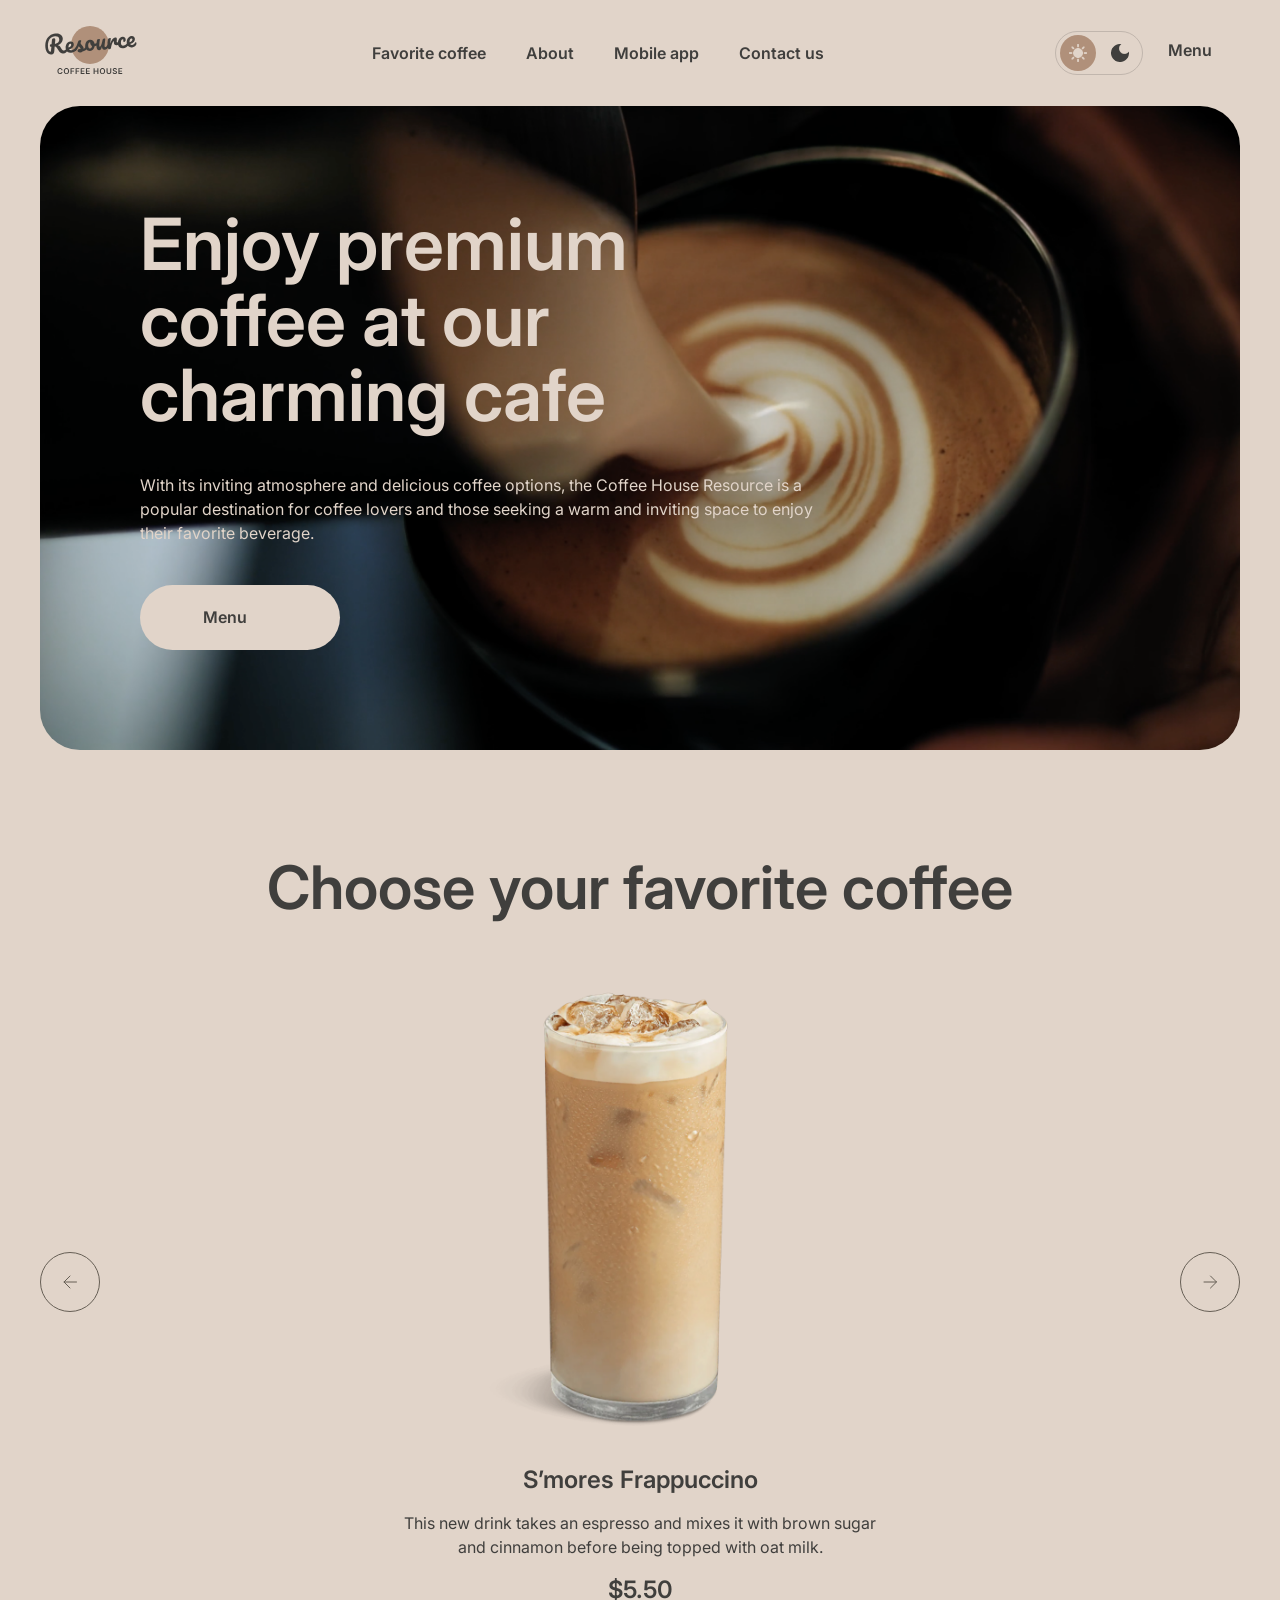
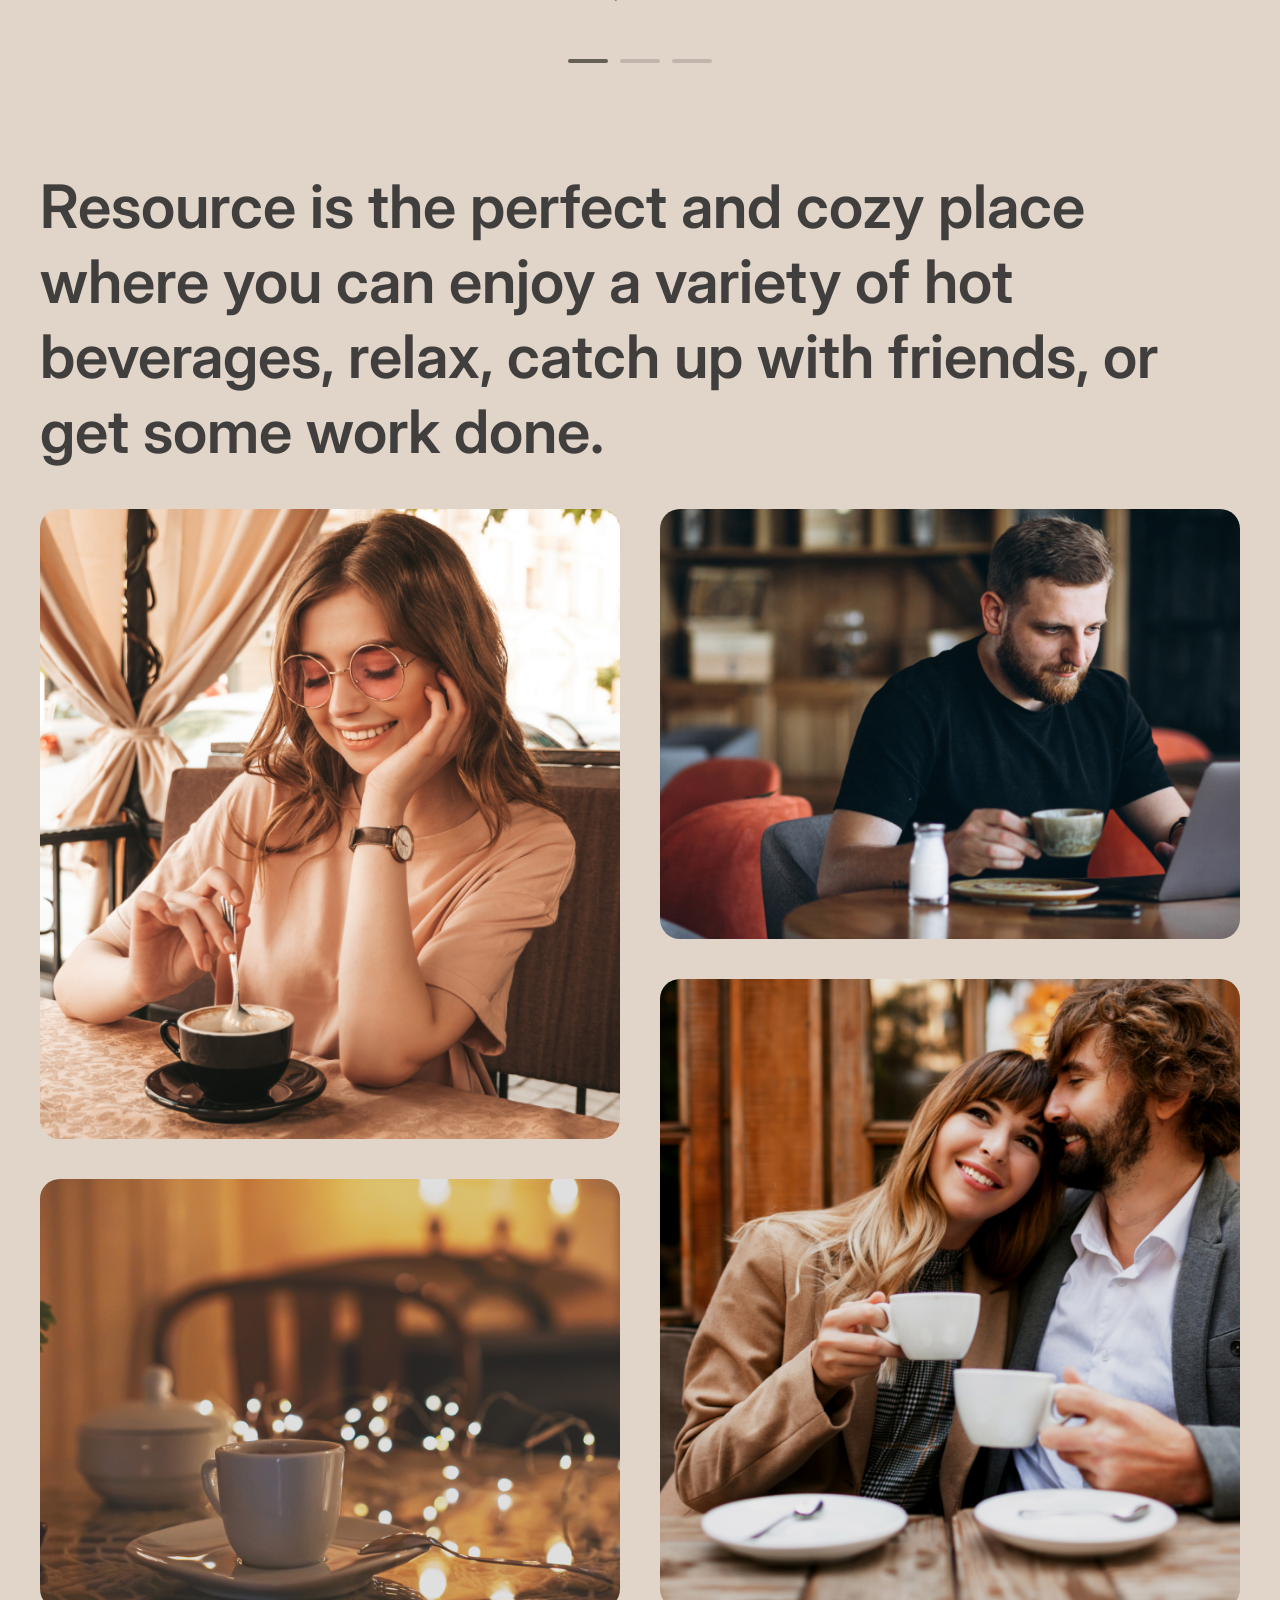
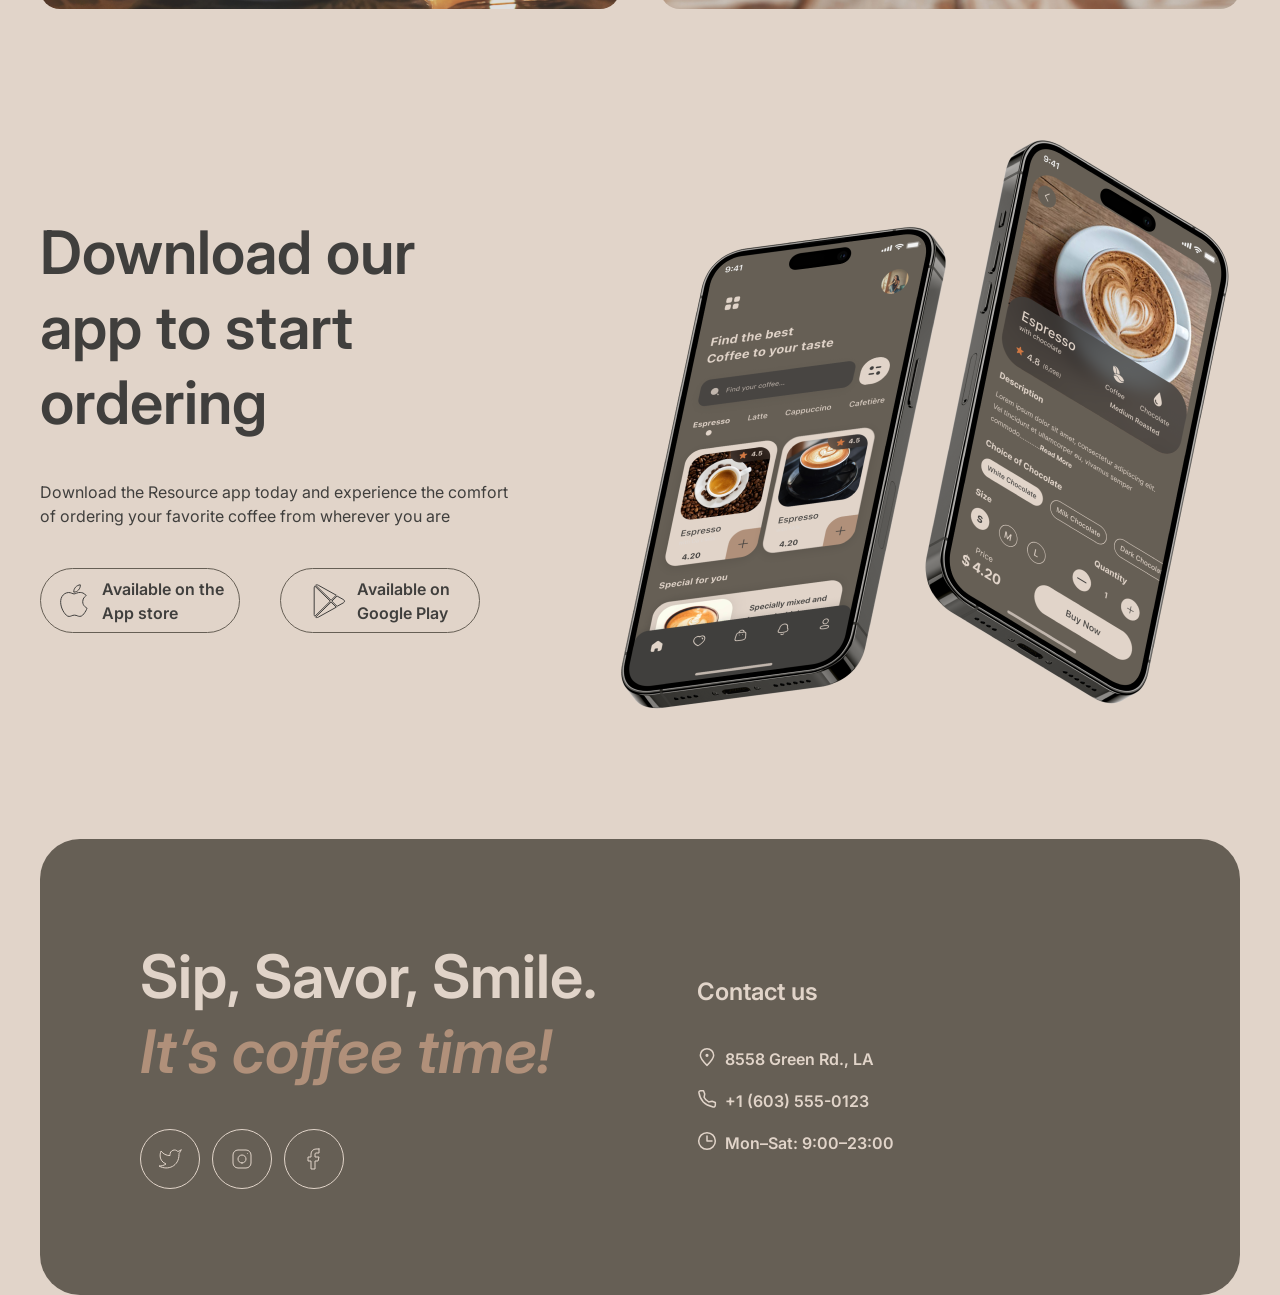
==== commit 96b67249: "feat: add slider buttons" ====
--- a/pages/home/index.html
+++ b/pages/home/index.html
@@ -120,6 +120,23 @@
             </svg>
         </button>
         </div>
+        <div class="carousel-slider">
+          <button class="slider-btn slider-btn-active">
+            <svg width="40" height="4" viewBox="0 0 40 4" xmlns="http://www.w3.org/2000/svg">
+             <rect width="40" height="4" rx="2"/>
+            </svg>
+          </button>
+          <button class="slider-btn">
+            <svg width="40" height="4" viewBox="0 0 40 4" xmlns="http://www.w3.org/2000/svg">
+             <rect width="40" height="4" rx="2" fill="#C1B6AD"/>
+            </svg>
+          </button>
+          <button class="slider-btn">
+            <svg width="40" height="4" viewBox="0 0 40 4" xmlns="http://www.w3.org/2000/svg">
+             <rect width="40" height="4" rx="2" fill="#C1B6AD"/>
+            </svg>
+          </button>
+        </div>
       </section>
       <section class="about" id="about">
         <h2 class="about-title font-heading-2">Resource is the perfect and cozy place where you can enjoy a variety of hot beverages,
@@ -145,7 +162,7 @@
           <p class="mobile-app-text">Download the Resource app today and experience the comfort
             of ordering your favorite coffee from wherever you are</p>
           <div class="mobile-app-btns-wrapper">
-            <a href="#" class="main-btn font-action-button mobile-app-btn is-invertible">
+            <a href="https://www.apple.com/app-store/" target="_blank" class="main-btn font-action-button mobile-app-btn is-invertible">
               <svg width="36" height="36" viewBox="0 0 36 36" xmlns="http://www.w3.org/2000/svg">
                 <path class="svg-logo" d="M26.7063 18.6307C26.6694 14.6324 30.0641 12.6872 30.2193 12.5966C28.2967 9.86366 25.3169 9.49026 24.2697 9.46048C21.767 9.20369 19.3393 10.9206 18.0644 10.9206C16.764 10.9206 14.8008 9.48529 12.6848 9.52747C9.96196 9.56841 7.41468 11.1055 6.01762 13.4923C3.13444 18.359 5.28474 25.5108 8.04705 29.4446C9.42884 31.3712 11.0435 33.5223 13.1569 33.4466C15.2245 33.3635 15.9968 32.1614 18.4919 32.1614C20.9641 32.1614 21.6893 33.4466 23.8447 33.3983C26.0637 33.3635 27.4608 31.463 28.7942 29.519C30.3911 27.3108 31.0323 25.1362 31.0578 25.0245C31.0056 25.0071 26.7483 23.4229 26.7063 18.6307Z"/>
                 <path class="svg-logo" d="M22.6347 6.87268C23.7468 5.51675 24.5076 3.67205 24.2964 1.80005C22.6869 1.86952 20.674 2.88554 19.5149 4.21169C18.4893 5.38029 17.5732 7.29571 17.8099 9.097C19.6179 9.2285 21.4743 8.20752 22.6347 6.87268Z"/>
@@ -155,7 +172,7 @@
                 <p class="mobile-app-btn__market">App store</p>
               </div>
             </a>
-            <a href="#" class="main-btn font-action-button mobile-app-btn is-invertible">
+            <a href="https://play.google.com/store/apps" target="_blank" class="main-btn font-action-button mobile-app-btn is-invertible">
               <svg width="36" height="36" viewBox="0 0 36 36" xmlns="http://www.w3.org/2000/svg">
                 <path class="svg-logo" d="M3.7558 3.20297C3.39335 3.57289 3.18359 4.14884 3.18359 4.89471V31.4994C3.18359 32.2453 3.39335 32.8212 3.7558 33.1911L3.84525 33.2723L19.1359 18.37V18.0181L3.84525 3.11575L3.7558 3.20297Z"/>
                 <path class="svg-logo" d="M26.0776 23.34L20.9863 18.37V18.0181L26.0837 13.0482L26.1979 13.1128L32.2345 16.4617C33.9573 17.4121 33.9573 18.976 32.2345 19.9324L26.1979 23.2753L26.0776 23.34V23.34Z"/>
--- a/styles/global.css
+++ b/styles/global.css
@@ -106,6 +106,10 @@
   color: var(--text-primary-col);
   transition: background-color 0.3s ease, color 0.3s ease;
 }
+ul {
+  margin: 0;
+  padding: 0;
+}
 a:link, a:visited {
   color: inherit;
   text-decoration: none;
@@ -149,7 +153,7 @@
   stroke: var(--text-primary-col);
 }
 .is-invertible:hover .svg-logo {
-  stroke: var(--text-inverse-col);
+  stroke: var(--container-col);
   fill: var(--text-inverse-col);
 }
 
@@ -289,7 +293,12 @@
   all: unset;
   display: none;
 }
-@media (max-width: 1000px) {
+@media (max-width: 900px) {
+  .header-nav-list {
+    gap: 20px;
+  }
+}
+@media (max-width: 800px) {
   .header-nav-list {
     display: none;
   }
--- a/styles/home.css
+++ b/styles/home.css
@@ -79,6 +79,9 @@
   opacity: 1;
   transform: scale(1);
 }
+.main-btn:hover .mobile-app-btn__desc {
+  color: var(--page-col);
+}
 .carousel {
   display: flex;
   flex-direction: column;
@@ -155,6 +158,22 @@
   width: 100%;
   white-space: normal;
   overflow-wrap: break-word;
+}
+.carousel-slider {
+  display: flex;
+  align-items: center;
+  justify-content: center;
+  gap: 12px;
+}
+.slider-btn {
+  all: unset;
+  box-sizing: border-box;
+  cursor: pointer;
+  transition: transform 0.2s ease;
+  fill: var(--border-primary-col);
+}
+.slider-btn-active {
+  fill: var(--border-inverse-col);
 }
 .about-title {
   text-align: start;
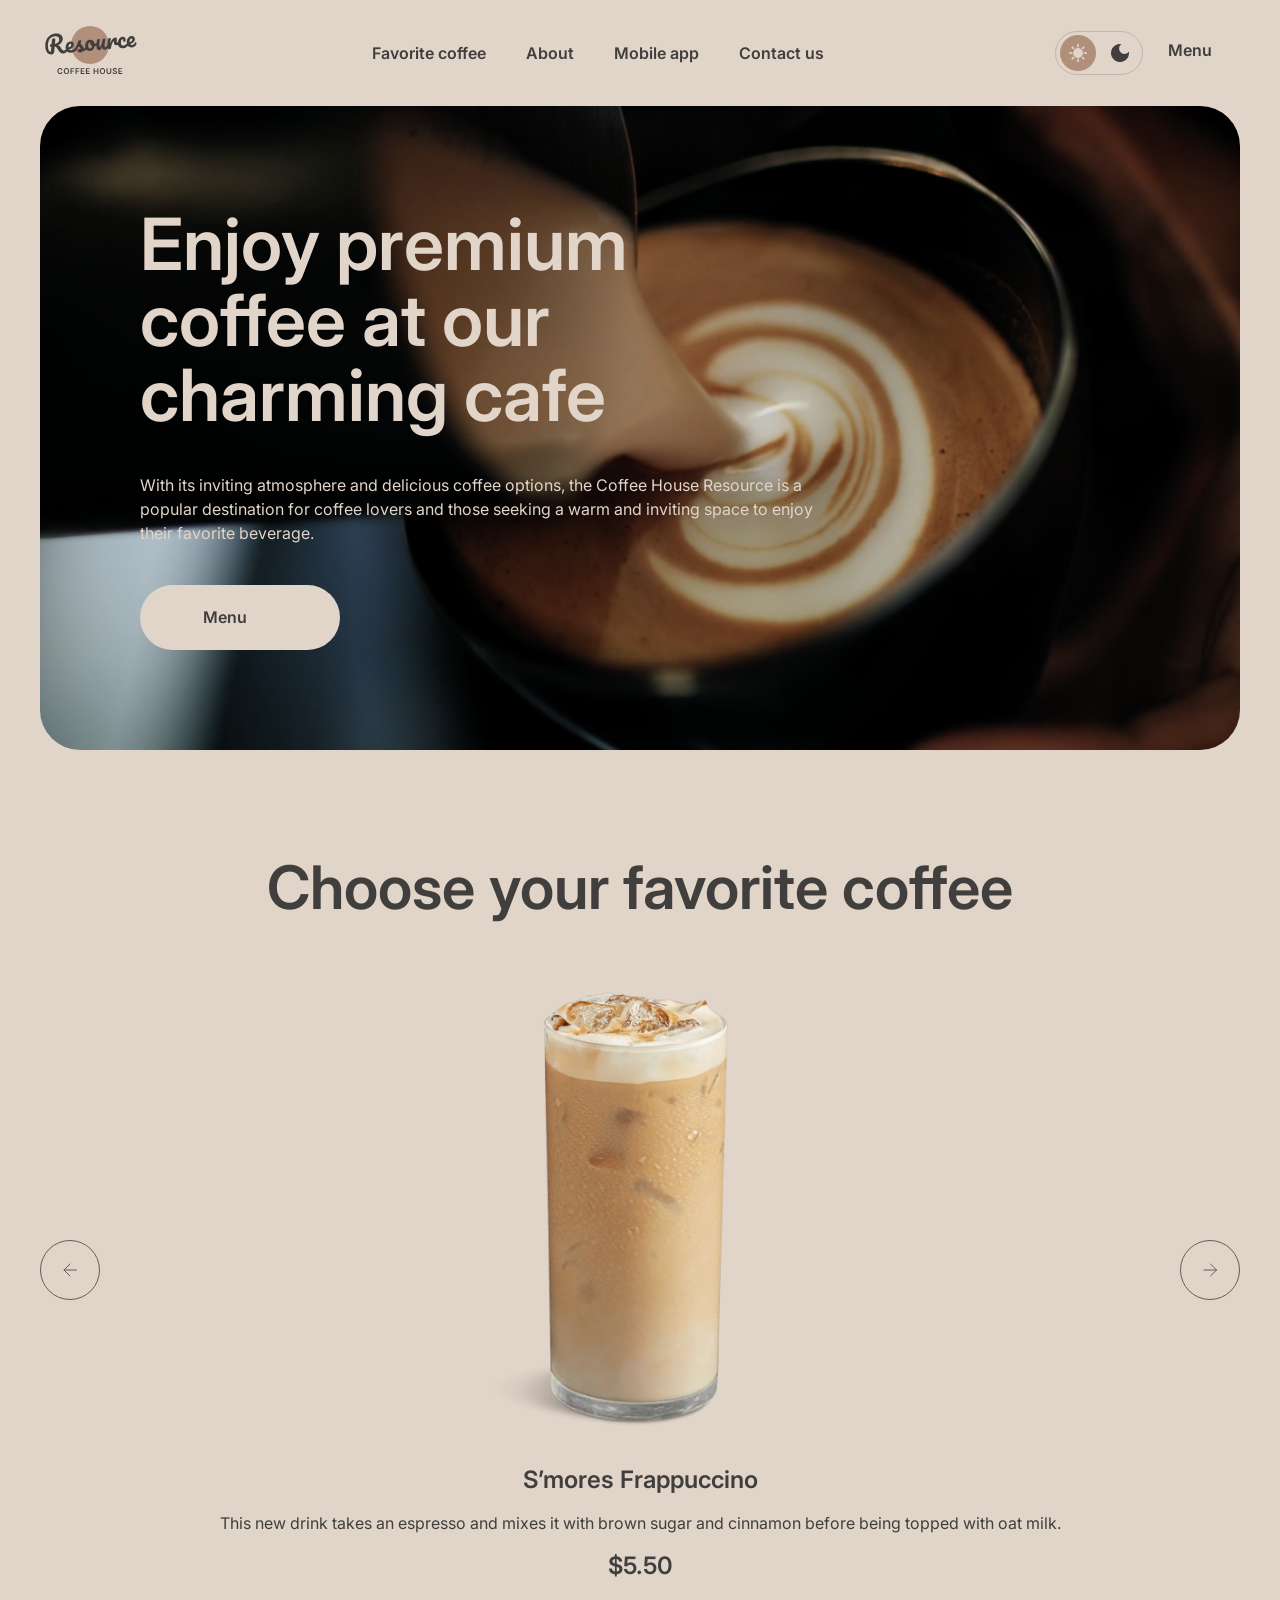
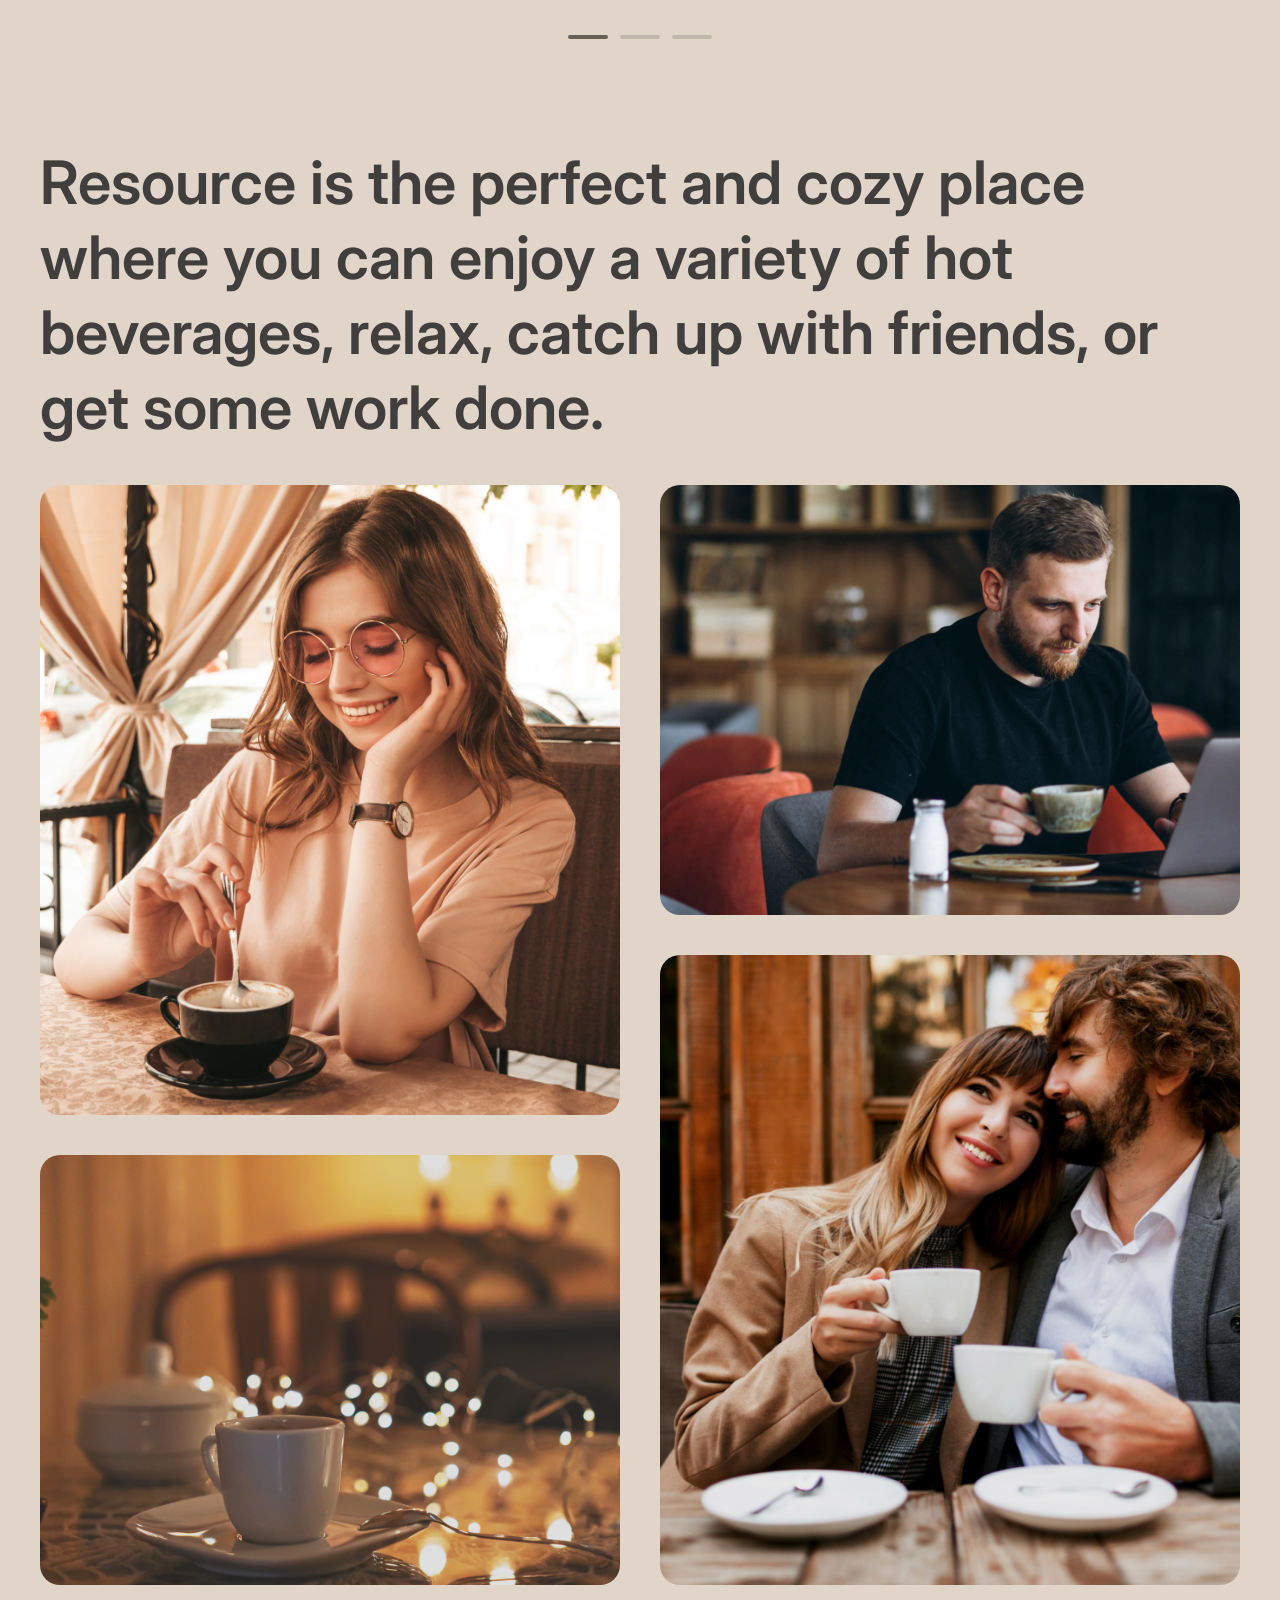
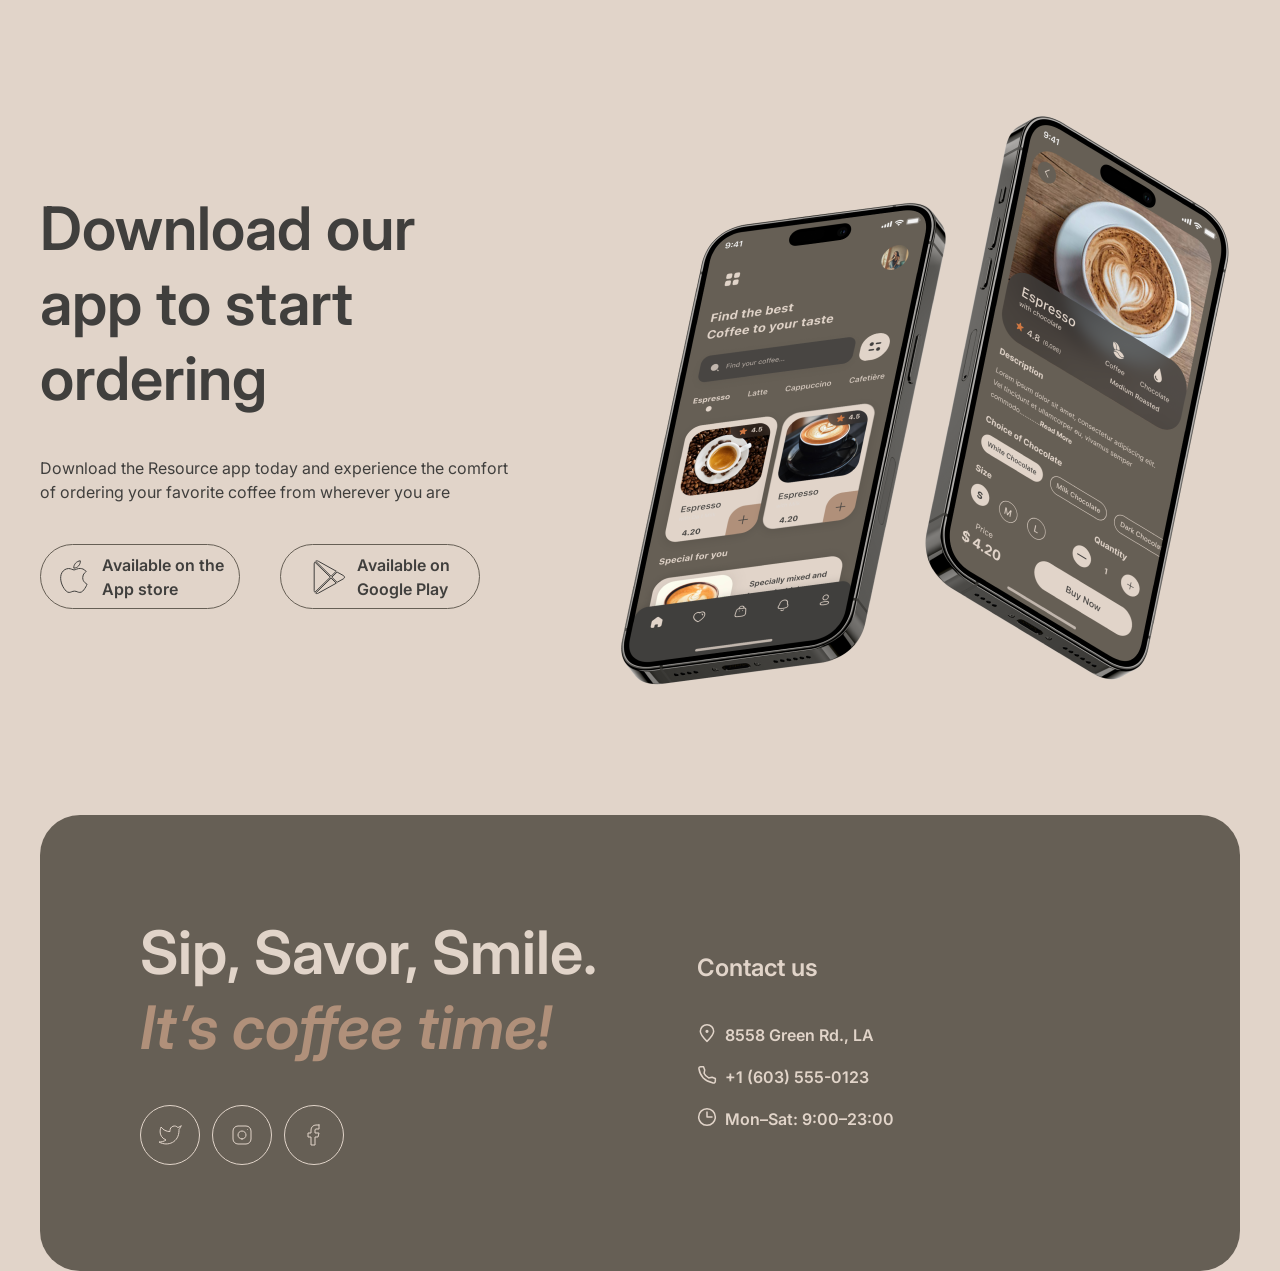
==== commit dfd6ab91: "feat: add carousel buttons, dots, swipe" ====
--- a/pages/home/index.html
+++ b/pages/home/index.html
@@ -73,6 +73,27 @@
           </span>
         </button>
       </div>
+      <div class="burger-menu font-burger-link">
+        <div class="burger-menu-nav">
+            <ul class="burger-menu-nav-list">
+              <li><a href="#carousel">Favorite coffee</a></li>
+              <li><a href="#about">About</a></li>
+              <li><a href="#mobile-app">Mobile app</a></li>
+              <li><a href="#contact">Contact us</a></li>
+            </ul>
+        </div>
+        <div class="burger-menu-btn__wrap">
+          <a class="burger-menu-btn" href="../../pages/menu/menu.html">
+          <span class="header-menu_btn_title">Menu</span>
+          <svg class="burger-menu-btn--img" width="40" height="40" viewBox="0 0 20 20" fill="none" xmlns="http://www.w3.org/2000/svg">
+            <path d="M14.167 9.76667V11.6667C14.167 14.8883 11.5553 17.5 8.33366 17.5C5.112 17.5 2.50033 14.8883 2.50033 11.6667V9.76667C2.50033 9.4353 2.76896 9.16667 3.10033 9.16667H13.567C13.8984 9.16667 14.167 9.4353 14.167 9.76667Z" stroke="currentColor" stroke-width="1.5" stroke-linecap="round" stroke-linejoin="round"/>
+            <path d="M10.0003 7.50008C10.0003 6.66675 10.5956 5.83341 11.786 5.83341C13.101 5.83341 14.167 4.76743 14.167 3.45246V2.91675" stroke="currentColor" stroke-width="1.5" stroke-linecap="round" stroke-linejoin="round"/>
+            <path d="M6.66634 7.5V7.08333C6.66634 5.70262 7.78563 4.58333 9.16634 4.58333C10.0868 4.58333 10.833 3.83714 10.833 2.91667V2.5" stroke="currentColor" stroke-width="1.5" stroke-linecap="round" stroke-linejoin="round"/>
+            <path d="M13.333 9.16675H15.4163C16.5669 9.16675 17.4997 10.0995 17.4997 11.2501C17.4997 12.4007 16.5669 13.3334 15.4163 13.3334H14.1663" stroke="currentColor" stroke-width="1.5" stroke-linecap="round" stroke-linejoin="round"/>
+          </svg>
+        </a>
+        </div>
+      </div>
     </header>
     <main class="main">
       <section class="hero">
@@ -112,6 +133,20 @@
                 and cinnamon before being topped with oat milk.</p>
               <h3 class="font-heading-3 carousel-card__price">$5.50</h3>
             </div>
+            <div class="carousel-card">
+              <img src="../../assets/img/coffee-slider-2.png" alt="Caramel Macchiato" class="carousel-card__img">
+              <h3 class="font-heading-3 carousel-card__title">Caramel Macchiato</h3>
+              <p class="carousel-card__text">Fragrant and unique classic espresso with rich caramel-peanut syrup,
+                with cream under whipped thick foam.</p>
+              <h3 class="font-heading-3 carousel-card__price">$5.00</h3>
+            </div>
+            <div class="carousel-card">
+              <img src="../../assets/img/coffee-slider-3.png" alt="Ice coffee" class="carousel-card__img">
+              <h3 class="font-heading-3 carousel-card__title">Ice coffee</h3>
+              <p class="carousel-card__text">A popular summer drink that tones and invigorates.
+                Prepared from coffee, milk and ice.</p>
+              <h3 class="font-heading-3 carousel-card__price">$4.50</h3>
+            </div>
           </div>
           <button class="carousel-btn carousel-btn--next">
             <svg class="carousel-icon" width="60" height="60" viewBox="0 0 60 60" xmlns="http://www.w3.org/2000/svg">
@@ -128,12 +163,12 @@
           </button>
           <button class="slider-btn">
             <svg width="40" height="4" viewBox="0 0 40 4" xmlns="http://www.w3.org/2000/svg">
-             <rect width="40" height="4" rx="2" fill="#C1B6AD"/>
+             <rect width="40" height="4" rx="2"/>
             </svg>
           </button>
           <button class="slider-btn">
             <svg width="40" height="4" viewBox="0 0 40 4" xmlns="http://www.w3.org/2000/svg">
-             <rect width="40" height="4" rx="2" fill="#C1B6AD"/>
+             <rect width="40" height="4" rx="2"/>
             </svg>
           </button>
         </div>
@@ -254,5 +289,7 @@
       </div>
     </footer>
   </div>
+  <script src="../../scripts/global.js"></script>
+  <script src="../../scripts/carousel.js"></script>
 </body>
 </html>
--- a/styles/global.css
+++ b/styles/global.css
@@ -1,4 +1,4 @@
-/* colors */
+/* colors, header height */
 :root {
   --page-col: #E1D4C9;
   --container-col: #665F55;
@@ -17,6 +17,8 @@
   --dark-text-accent-col: #B0907A;
   --dark-border-primary-col: #665F55;
   --dark-border-inverse-col: #C1B6AD;
+
+  --header-height: 106px;
 }
 
 /* dark theme */
@@ -293,12 +295,25 @@
   all: unset;
   display: none;
 }
+.burger-btn:hover {
+  color: var(--text-inverse-col);
+  background-color: var(--container-col);
+  border-color: transparent;
+}
+.burger-btn:hover .burger-btn__lines span {
+  background-color: var(--text-inverse-col);
+}
 @media (max-width: 900px) {
   .header-nav-list {
     gap: 20px;
   }
 }
 @media (max-width: 800px) {
+  .header-nav-list {
+    gap: 10px;
+  }
+}
+@media (max-width: 768px) {
   .header-nav-list {
     display: none;
   }
@@ -345,7 +360,63 @@
     transform: translateY(-3px) rotate(-45deg);
   }
 }
-
+.burger-menu {
+  display: none;
+}
+@media (max-width: 768px) {
+  .burger-menu {
+    display: flex;
+    flex-direction: column;
+    align-items: center;
+    justify-content: center;
+    position: fixed;
+    top: var(--header-height);
+    right: -100%;
+    width: 100%;
+    height: calc(100vh - var(--header-height));
+    background-color: var(--page-col);
+    z-index: 95;
+    padding: 0 40px 0 40px;
+    gap: 100px;
+    transition: right 0.4s cubic-bezier(0.25, 1, 0.5, 1);
+  }
+  .burger-menu-nav {
+    display: flex;
+    flex-direction: column;
+    align-items: center;
+    gap: 40px;
+    transition: border-color 0.2s ease;
+  }
+  .burger-menu-btn {
+    display: flex;
+    align-items: center;
+    justify-content: center;
+    gap: 10px;
+    cursor: pointer;
+    border-bottom: 2px solid transparent;
+    transition: border-color 0.2s ease;
+  }
+  .burger-menu-btn:hover {
+    border-color: var(--text-primary-col);
+  }
+  .burger-menu-nav-list li {
+  border-bottom: 2px solid transparent;
+  }
+  .burger-menu-nav-list li:hover {
+  border-bottom: 2px solid var(--text-primary-col);
+}
+}
+.burger-menu--open {
+    right: 0;
+  }
+.burger-menu-nav-list {
+  list-style: none;
+  display: flex;
+  flex-direction: column;
+  align-items: center;
+  gap: 20px;
+  transition: border-color 0.2s ease;
+}
 /* footer */
 .footer-container {
   display: flex;
--- a/styles/home.css
+++ b/styles/home.css
@@ -95,6 +95,9 @@
   gap: 40px;
   width: 100%;
   max-width: 1360px;
+  margin: 0 auto;
+  position: relative;
+  overflow: hidden;
 }
 @media (max-width: 1000px) {
   .carousel-body {
@@ -109,6 +112,16 @@
   box-sizing: border-box;
   cursor: pointer;
   transition: transform 0.2s ease;
+  position: absolute;
+  top: 50%;
+  transform: translateY(-50%);
+  z-index: 10;
+}
+.carousel-btn--prev {
+  left: 0;
+}
+.carousel-btn--next {
+  right: 0;
 }
 @media (max-width: 700px) {
   .carousel-btn {
@@ -135,20 +148,31 @@
 .carousel-btn:hover .carousel-icon__logo {
   stroke: var(--page-col);
 }
+.carousel-content {
+  display: flex;
+  flex-direction: row;
+  width: 100%;
+  transition: transform 0.5s cubic-bezier(0.25, 1, 0.5, 1);
+}
 .carousel-card {
-  max-width: 480px;
+  max-width: 100%;
   min-width: 0px;
   width: 100%;
   display: flex;
+  flex: 0 0 100%;
   flex-direction: column;
   align-items: center;
   justify-content: center;
+  flex-shrink: 0;
 }
 .carousel-card__img {
   max-width: 480px;
   max-height: 480px;
   object-fit: cover;
   margin-bottom: 20px;
+  width: 100%;
+  height: auto;
+  display: block;
 }
 .carousel-card__title, .carousel-card__text {
   margin-bottom: 16px;
